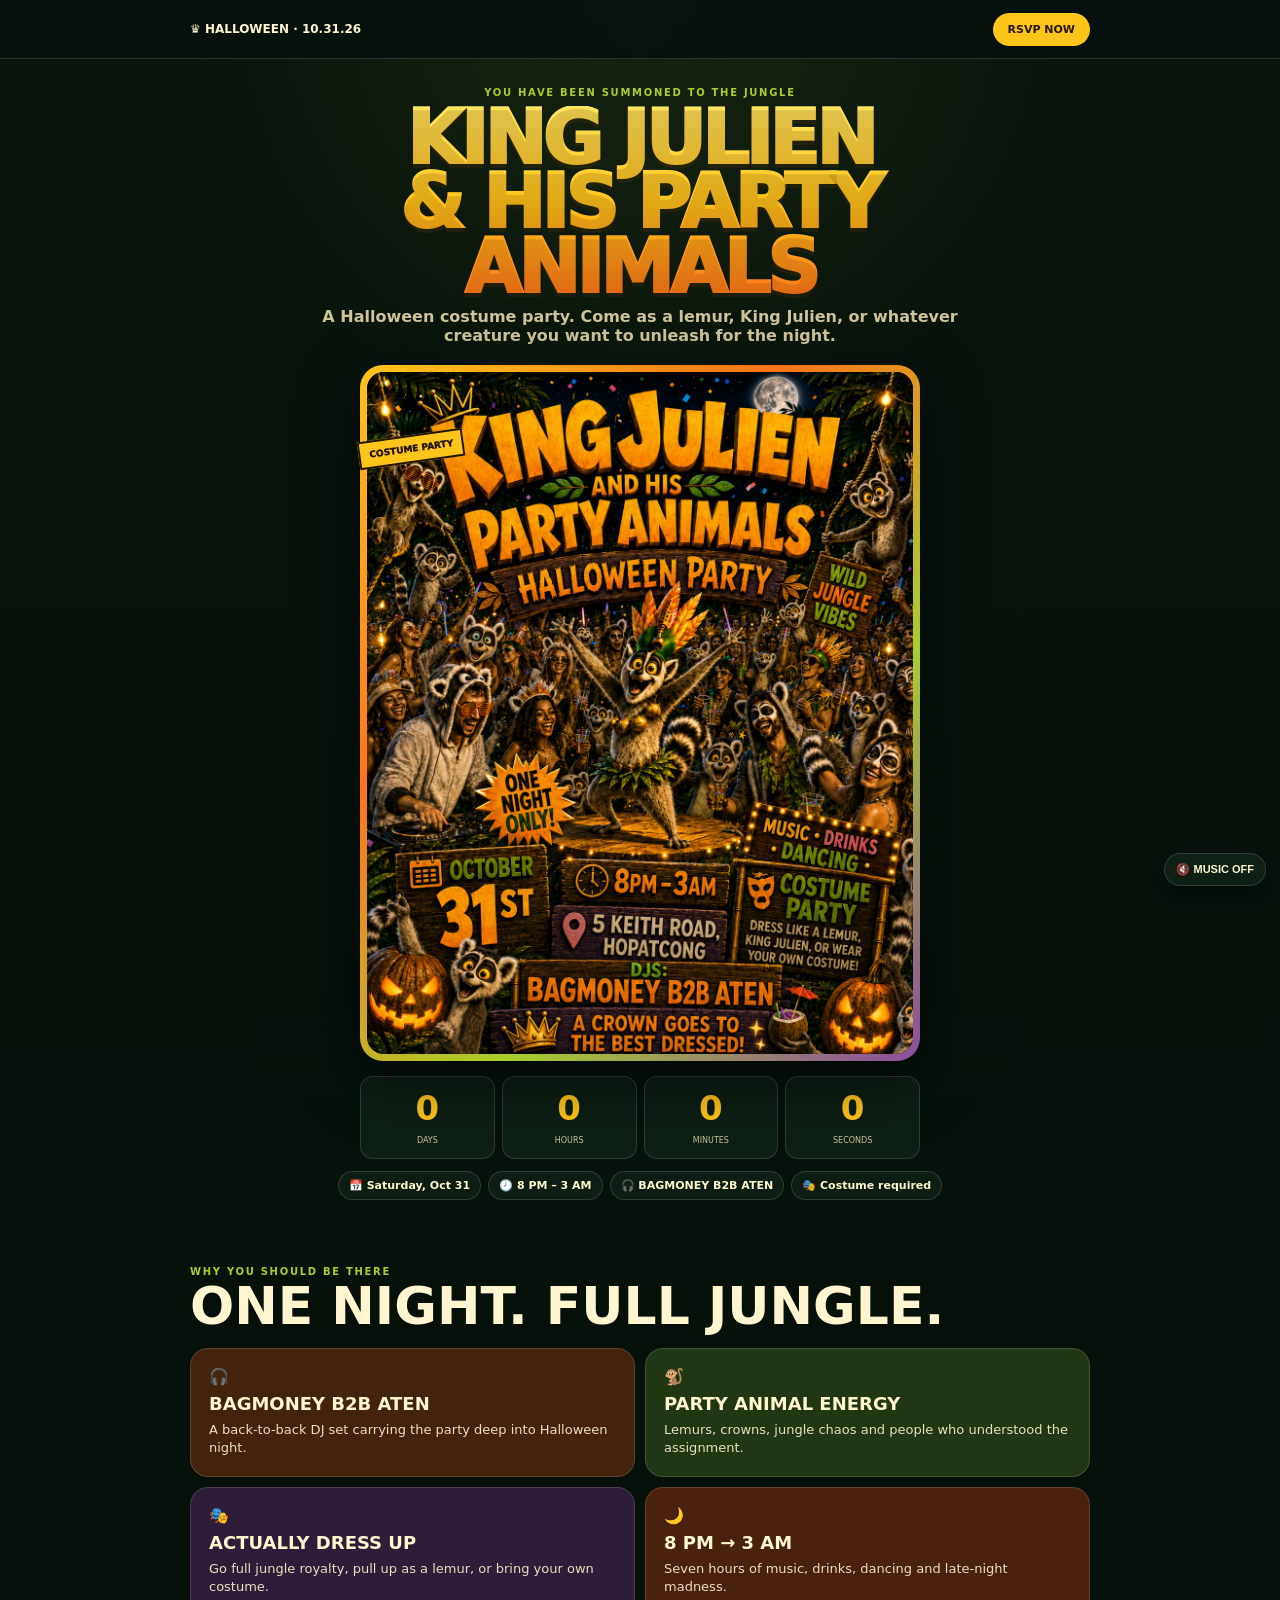
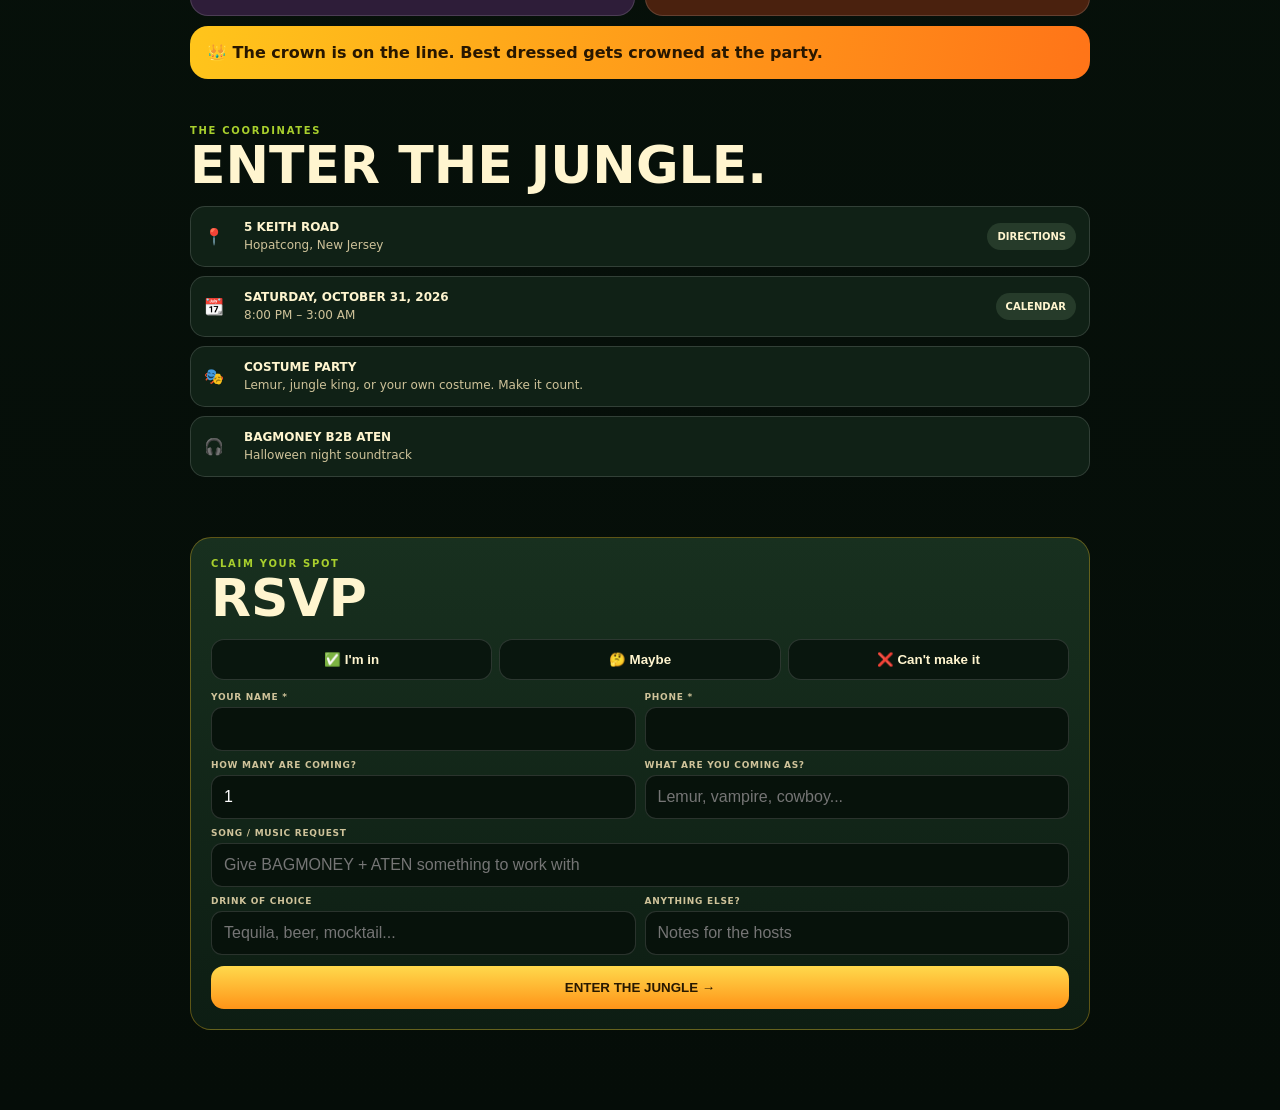
==== 2026/index.html @ 042b29e6 "Fix flyer modal close button and remove overlapping best-dressed tag" ====
<!doctype html><html lang="en"><head><meta charset="utf-8"><meta name="viewport" content="width=device-width,initial-scale=1,viewport-fit=cover"><meta name="theme-color" content="#08140c"><title>King Julien & His Party Animals — Halloween 2026</title><style>
:root{--bg:#07110c;--panel:#102116;--cream:#fff5cf;--muted:#cfc39a;--gold:#ffc51b;--orange:#ff7418;--lime:#a8cf2d;--line:#ffffff24}*{box-sizing:border-box}html{scroll-behavior:smooth}body{margin:0;background:radial-gradient(circle at 50% 0,#37441655,transparent 28rem),linear-gradient(#08140c,#050d08);color:var(--cream);font-family:Inter,system-ui,-apple-system,Segoe UI,sans-serif}.shell{width:min(900px,calc(100% - 24px));margin:auto}a{color:inherit;text-decoration:none}.top{position:sticky;top:0;z-index:20;background:#07110ddd;backdrop-filter:blur(14px);border-bottom:1px solid var(--line)}.top>div{height:58px;display:flex;align-items:center;justify-content:space-between}.brand,.btn,.submit{text-transform:uppercase;font-weight:900}.brand{font-size:12px}.btn{background:var(--gold);color:#271800;border-radius:999px;padding:10px 15px;font-size:11px}.hero{padding:28px 0 8px;text-align:center}.eyebrow,.kick{font-size:10px;letter-spacing:.17em;text-transform:uppercase;color:var(--lime);font-weight:900}.hero h1{margin:8px auto 8px;max-width:780px;font-size:clamp(39px,8vw,74px);line-height:.87;letter-spacing:-.05em;text-transform:uppercase;font-weight:1000;background:linear-gradient(#ffe65f,#ffc51b,#ff7418);-webkit-background-clip:text;color:transparent;text-shadow:0 4px #6b350033}.sub{max-width:650px;margin:0 auto 20px;color:var(--muted);font-weight:650}.flyerwrap{position:relative;width:min(560px,100%);margin:auto}.frame{padding:7px;background:linear-gradient(135deg,var(--gold),var(--orange),var(--lime),#8b4ca0);border-radius:23px;box-shadow:0 20px 60px #0008}.flyerbtn{display:block;width:100%;border:0;padding:0;background:#000;border-radius:17px;overflow:hidden;cursor:zoom-in}.flyer-img{display:block;width:100%;height:auto;max-width:100%;object-fit:contain;background:#000}.stamp{position:absolute;z-index:2;padding:7px 9px;background:var(--gold);color:#211400;border:2px solid #211400;font-size:9px;font-weight:1000;text-transform:uppercase}.s1{left:-2px;top:10%;transform:rotate(-8deg)}.s2{right:-2px;bottom:12%;transform:rotate(6deg);background:var(--lime)}.count{display:grid;grid-template-columns:repeat(4,1fr);gap:7px;width:min(560px,100%);margin:15px auto 0}.time{padding:11px 4px;background:#102116dd;border:1px solid var(--line);border-radius:13px}.time b{display:block;font-size:clamp(23px,5vw,34px);color:var(--gold)}.time small{font-size:8px;text-transform:uppercase;color:var(--muted)}.pills{display:flex;justify-content:center;gap:7px;flex-wrap:wrap;margin:12px auto}.pill{border:1px solid var(--line);background:#102116cc;padding:7px 10px;border-radius:999px;font-size:11px;font-weight:800}.section{padding:46px 0 0}.section h2{margin:5px 0 16px;font-size:clamp(30px,6vw,52px);line-height:.95;text-transform:uppercase}.cards{display:grid;grid-template-columns:repeat(2,1fr);gap:10px}.card{padding:18px;border:1px solid var(--line);border-radius:18px;background:#15261a}.card:nth-child(1){background:#44230e}.card:nth-child(2){background:#213713}.card:nth-child(3){background:#2e1d39}.card:nth-child(4){background:#4a210e}.card b{display:block;margin:7px 0;text-transform:uppercase;font-size:18px}.card p{margin:0;color:#eadfbe;font-size:13px;line-height:1.42}.crown{margin-top:10px;padding:17px;border-radius:18px;background:linear-gradient(100deg,var(--gold),var(--orange));color:#281700;font-weight:850}.info{display:grid;gap:9px}.row{display:grid;grid-template-columns:30px 1fr auto;gap:10px;align-items:center;padding:13px;border:1px solid var(--line);border-radius:15px;background:var(--panel)}.row b{display:block;text-transform:uppercase;font-size:12px}.row span{font-size:12px;color:var(--muted)}.mini{background:#263b2a;padding:8px 10px;border-radius:999px;font-size:10px;font-weight:900;text-transform:uppercase}.rsvp{margin:14px 0 80px;padding:20px;border:1px solid #ffc51b55;border-radius:21px;background:linear-gradient(#18301f,#0d1d13)}.choices{display:grid;grid-template-columns:repeat(3,1fr);gap:7px;margin:12px 0}.choice{border:1px solid var(--line);border-radius:13px;padding:12px;background:#09160e;color:var(--cream);font-weight:850;cursor:pointer}.choice[aria-pressed=true]{background:var(--gold);color:#251500}.fields{display:grid;grid-template-columns:1fr 1fr;gap:9px}.field{display:grid;gap:5px}.full{grid-column:1/-1}label{font-size:9px;letter-spacing:.08em;text-transform:uppercase;color:var(--muted);font-weight:900}input{width:100%;border:1px solid var(--line);border-radius:11px;background:#07120b;color:#fff;padding:12px;font-size:16px}.submit{width:100%;margin-top:11px;border:0;border-radius:13px;padding:14px;background:linear-gradient(#ffd94c,#ff9418);color:#271800;cursor:pointer}.msg{display:none;margin-top:10px;padding:11px;border-radius:11px;background:#a8cf2d22}.err{background:#ff741822}.modal{display:none;position:fixed;inset:0;z-index:50;background:#000e;padding:15px;place-items:center}.modal.open{display:grid}.modal img{max-width:min(100%,800px);max-height:calc(100vh - 30px);object-fit:contain}.close{position:absolute;right:16px;top:16px;z-index:70;width:46px;height:46px;border:0;border-radius:50%;font-size:24px;font-weight:900;cursor:pointer;pointer-events:auto;touch-action:manipulation}.sticky{display:none;position:fixed;z-index:18;left:12px;right:12px;bottom:12px;padding:13px;border-radius:14px;background:var(--gold);color:#241400;text-align:center;font-weight:1000;text-transform:uppercase}.music-toggle{position:fixed;z-index:19;right:14px;bottom:14px;border:1px solid var(--line);background:#102116e8;color:var(--cream);border-radius:999px;padding:9px 11px;font-size:11px;font-weight:900;cursor:pointer;box-shadow:0 8px 24px #0008}.music-toggle.playing{background:var(--gold);color:#271800}.music-toggle .label{margin-left:4px}@media(max-width:600px){.music-toggle{bottom:68px;right:12px}}@media(max-width:600px){.fields{grid-template-columns:1fr}.full{grid-column:auto}.cards{grid-template-columns:1fr 1fr}.row{grid-template-columns:28px 1fr}.mini{grid-column:2;justify-self:start}.sticky{display:block}}@media(max-width:420px){.cards,.choices{grid-template-columns:1fr}.hero h1{font-size:13vw}}
</style></head><body><audio id="bgMusic" src="./Ritmo%20Dengue%20Da%20Bunda%20Batendo%20%5BSped%20Up%5D.mp3?v=1" autoplay loop preload="auto" playsinline></audio><button class="music-toggle" id="musicToggle" type="button" aria-label="Toggle background music">🔊<span class="label">MUSIC</span></button><header class="top"><div class="shell"><a class="brand" href="#top">♛ Halloween · 10.31.26</a><a class="btn" href="#rsvp">RSVP now</a></div></header><main id="top"><section class="hero shell"><div class="eyebrow">You have been summoned to the jungle</div><h1>King Julien<br>& His Party Animals</h1><p class="sub">A Halloween costume party. Come as a lemur, King Julien, or whatever creature you want to unleash for the night.</p><div class="flyerwrap"><span class="stamp s1">Costume party</span><div class="frame"><button class="flyerbtn" id="openFlyer"><img class="flyer-img" src="./2182a21e-299c-4ed2-b8d8-8b8785e38207.png?v=6" alt="King Julien and His Party Animals Halloween party flyer" loading="eager" decoding="async" fetchpriority="high"></button></div></div><div class="count"><div class="time"><b id="days">--</b><small>Days</small></div><div class="time"><b id="hours">--</b><small>Hours</small></div><div class="time"><b id="mins">--</b><small>Minutes</small></div><div class="time"><b id="secs">--</b><small>Seconds</small></div></div><div class="pills"><span class="pill">📅 Saturday, Oct 31</span><span class="pill">🕗 8 PM – 3 AM</span><span class="pill">🎧 BAGMONEY B2B ATEN</span><span class="pill">🎭 Costume required</span></div></section><section class="section shell"><div class="kick">Why you should be there</div><h2>One night. Full jungle.</h2><div class="cards"><div class="card">🎧<b>BAGMONEY B2B ATEN</b><p>A back-to-back DJ set carrying the party deep into Halloween night.</p></div><div class="card">🐒<b>Party animal energy</b><p>Lemurs, crowns, jungle chaos and people who understood the assignment.</p></div><div class="card">🎭<b>Actually dress up</b><p>Go full jungle royalty, pull up as a lemur, or bring your own costume.</p></div><div class="card">🌙<b>8 PM → 3 AM</b><p>Seven hours of music, drinks, dancing and late-night madness.</p></div></div><div class="crown">👑 <strong>The crown is on the line.</strong> Best dressed gets crowned at the party.</div></section><section class="section shell"><div class="kick">The coordinates</div><h2>Enter the jungle.</h2><div class="info"><div class="row"><div>📍</div><div><b>5 Keith Road</b><span>Hopatcong, New Jersey</span></div><a class="mini" target="_blank" href="https://www.google.com/maps?q=5+Keith+Road,+Hopatcong,+NJ">Directions</a></div><div class="row"><div>📆</div><div><b>Saturday, October 31, 2026</b><span>8:00 PM – 3:00 AM</span></div><a class="mini" id="gcal" target="_blank">Calendar</a></div><div class="row"><div>🎭</div><div><b>Costume party</b><span>Lemur, jungle king, or your own costume. Make it count.</span></div></div><div class="row"><div>🎧</div><div><b>BAGMONEY B2B ATEN</b><span>Halloween night soundtrack</span></div></div></div></section><section class="section shell" id="rsvp"><div class="rsvp"><div class="kick">Claim your spot</div><h2>RSVP</h2><div class="choices"><button class="choice" type="button" data-v="Yes">✅ I'm in</button><button class="choice" type="button" data-v="Maybe">🤔 Maybe</button><button class="choice" type="button" data-v="No">❌ Can't make it</button></div><form id="form"><input type="hidden" name="rsvp" id="rv"><input type="hidden" name="notes" id="compiled"><div class="fields"><div class="field"><label>Your name *</label><input name="name" id="name" required></div><div class="field"><label>Phone *</label><input name="phone" id="phone" required></div><div class="field"><label>How many are coming?</label><input name="guests" id="guests" type="number" min="1" max="20" value="1"></div><div class="field"><label>What are you coming as?</label><input id="costume" placeholder="Lemur, vampire, cowboy..."></div><div class="field full"><label>Song / music request</label><input name="music" id="music" placeholder="Give BAGMONEY + ATEN something to work with"></div><div class="field"><label>Drink of choice</label><input id="drink" placeholder="Tequila, beer, mocktail..."></div><div class="field"><label>Anything else?</label><input id="extra" placeholder="Notes for the hosts"></div></div><button class="submit" id="submit" type="submit">Enter the jungle →</button><div class="msg" id="ok">You're officially a Party Animal. 🐒👑 See you in the jungle.</div><div class="msg err" id="err">Something went wrong. Try again.</div></form></div></section></main><a class="sticky" href="#rsvp">RSVP · Enter the jungle</a><div class="modal" id="modal"><button class="close" id="closeModal" type="button" aria-label="Close flyer">×</button><img class="flyer-img" src="./2182a21e-299c-4ed2-b8d8-8b8785e38207.png?v=6" alt="Halloween party flyer full size" decoding="async"></div><script>
const bgMusic=document.getElementById('bgMusic'),musicToggle=document.getElementById('musicToggle');
bgMusic.volume=.85;
let musicWanted=true;
function updateMusicUI(){const p=!bgMusic.paused;musicToggle.classList.toggle('playing',p);musicToggle.innerHTML=p?'🔊<span class="label">MUSIC ON</span>':'🔇<span class="label">MUSIC OFF</span>'}
async function tryPlay(){if(!musicWanted)return;try{await bgMusic.play();updateMusicUI()}catch(e){updateMusicUI()}}
tryPlay();window.addEventListener('load',tryPlay);document.addEventListener('visibilitychange',()=>{if(!document.hidden)tryPlay()});
function unlockMusic(){if(musicWanted&&bgMusic.paused)tryPlay()}
['pointerdown','touchstart','click','keydown'].forEach(ev=>document.addEventListener(ev,unlockMusic,{once:true,capture:true}));
musicToggle.addEventListener('click',e=>{e.preventDefault();e.stopPropagation();musicWanted=bgMusic.paused;if(musicWanted)tryPlay();else{bgMusic.pause();updateMusicUI()}});bgMusic.addEventListener('play',updateMusicUI);bgMusic.addEventListener('pause',updateMusicUI);updateMusicUI();
const START=new Date('2026-10-31T20:00:00-04:00');function tick(){let d=Math.max(0,START-new Date());days.textContent=Math.floor(d/864e5);hours.textContent=Math.floor(d%864e5/36e5);mins.textContent=Math.floor(d%36e5/6e4);secs.textContent=Math.floor(d%6e4/1e3)}tick();setInterval(tick,1000);gcal.href='https://calendar.google.com/calendar/render?action=TEMPLATE&text='+encodeURIComponent('King Julien & His Party Animals — Halloween Party')+'&dates=20261031T200000/20261101T030000&ctz=America%2FNew_York&location='+encodeURIComponent('5 Keith Road, Hopatcong, NJ');const openFlyerBtn=document.getElementById('openFlyer'),modalEl=document.getElementById('modal'),closeModalBtn=document.getElementById('closeModal');function openFlyerModal(){modalEl.classList.add('open');document.body.style.overflow='hidden'}function closeFlyerModal(){modalEl.classList.remove('open');document.body.style.overflow=''}openFlyerBtn.addEventListener('click',openFlyerModal);closeModalBtn.addEventListener('click',e=>{e.preventDefault();e.stopPropagation();closeFlyerModal()});modalEl.addEventListener('click',e=>{if(e.target===modalEl)closeFlyerModal()});document.addEventListener('keydown',e=>{if(e.key==='Escape'&&modalEl.classList.contains('open'))closeFlyerModal()});document.querySelectorAll('.choice').forEach(b=>b.onclick=()=>{document.querySelectorAll('.choice').forEach(x=>x.setAttribute('aria-pressed','false'));b.setAttribute('aria-pressed','true');rv.value=b.dataset.v});const ENDPOINT='https://script.google.com/macros/s/AKfycbxm5IR4VIIriwVCZDBA2eSJKQUjNj18ipJdHwtVFeFEuOeOFM0Dkskk2XRbNkeEX3Y66Q/exec';form.onsubmit=async e=>{e.preventDefault();ok.style.display=err.style.display='none';if(!rv.value)rv.value='Maybe';if(!name.value.trim()||!phone.value.trim()){err.textContent='Add your name and phone.';err.style.display='block';return}compiled.value=`Event: King Julien Halloween 2026 | Costume: ${costume.value} | Drink: ${drink.value} | Notes: ${extra.value}`;submit.disabled=true;submit.textContent='Submitting…';try{let fd=new FormData(form),r=await fetch(ENDPOINT,{method:'POST',body:fd});if(!r.ok)throw Error(r.status);form.reset();rv.value='';document.querySelectorAll('.choice').forEach(x=>x.setAttribute('aria-pressed','false'));ok.style.display='block';submit.textContent='RSVP’d! 🎉'}catch(x){console.error(x);err.style.display='block';submit.textContent='Try again'}finally{setTimeout(()=>{submit.disabled=false;if(submit.textContent!=='Try again')submit.textContent='Enter the jungle →'},1800)}};
</script></body></html>
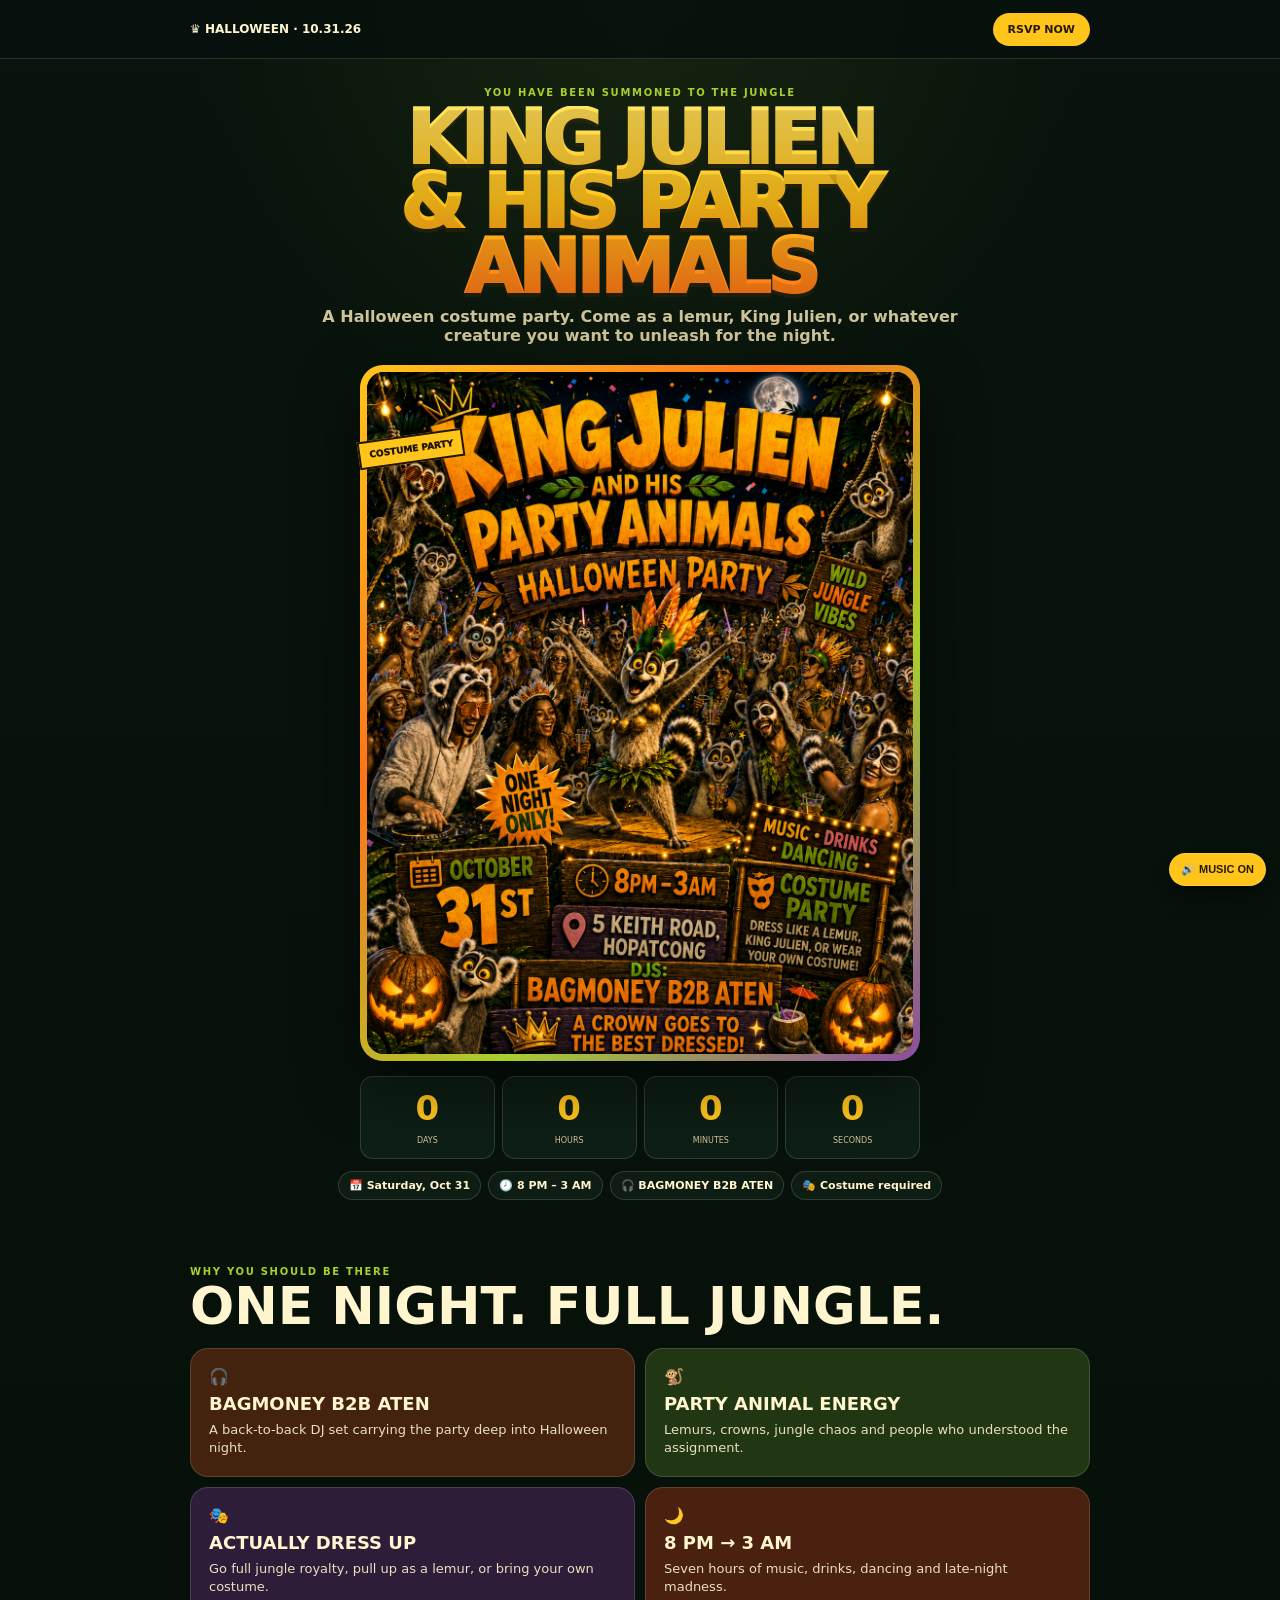
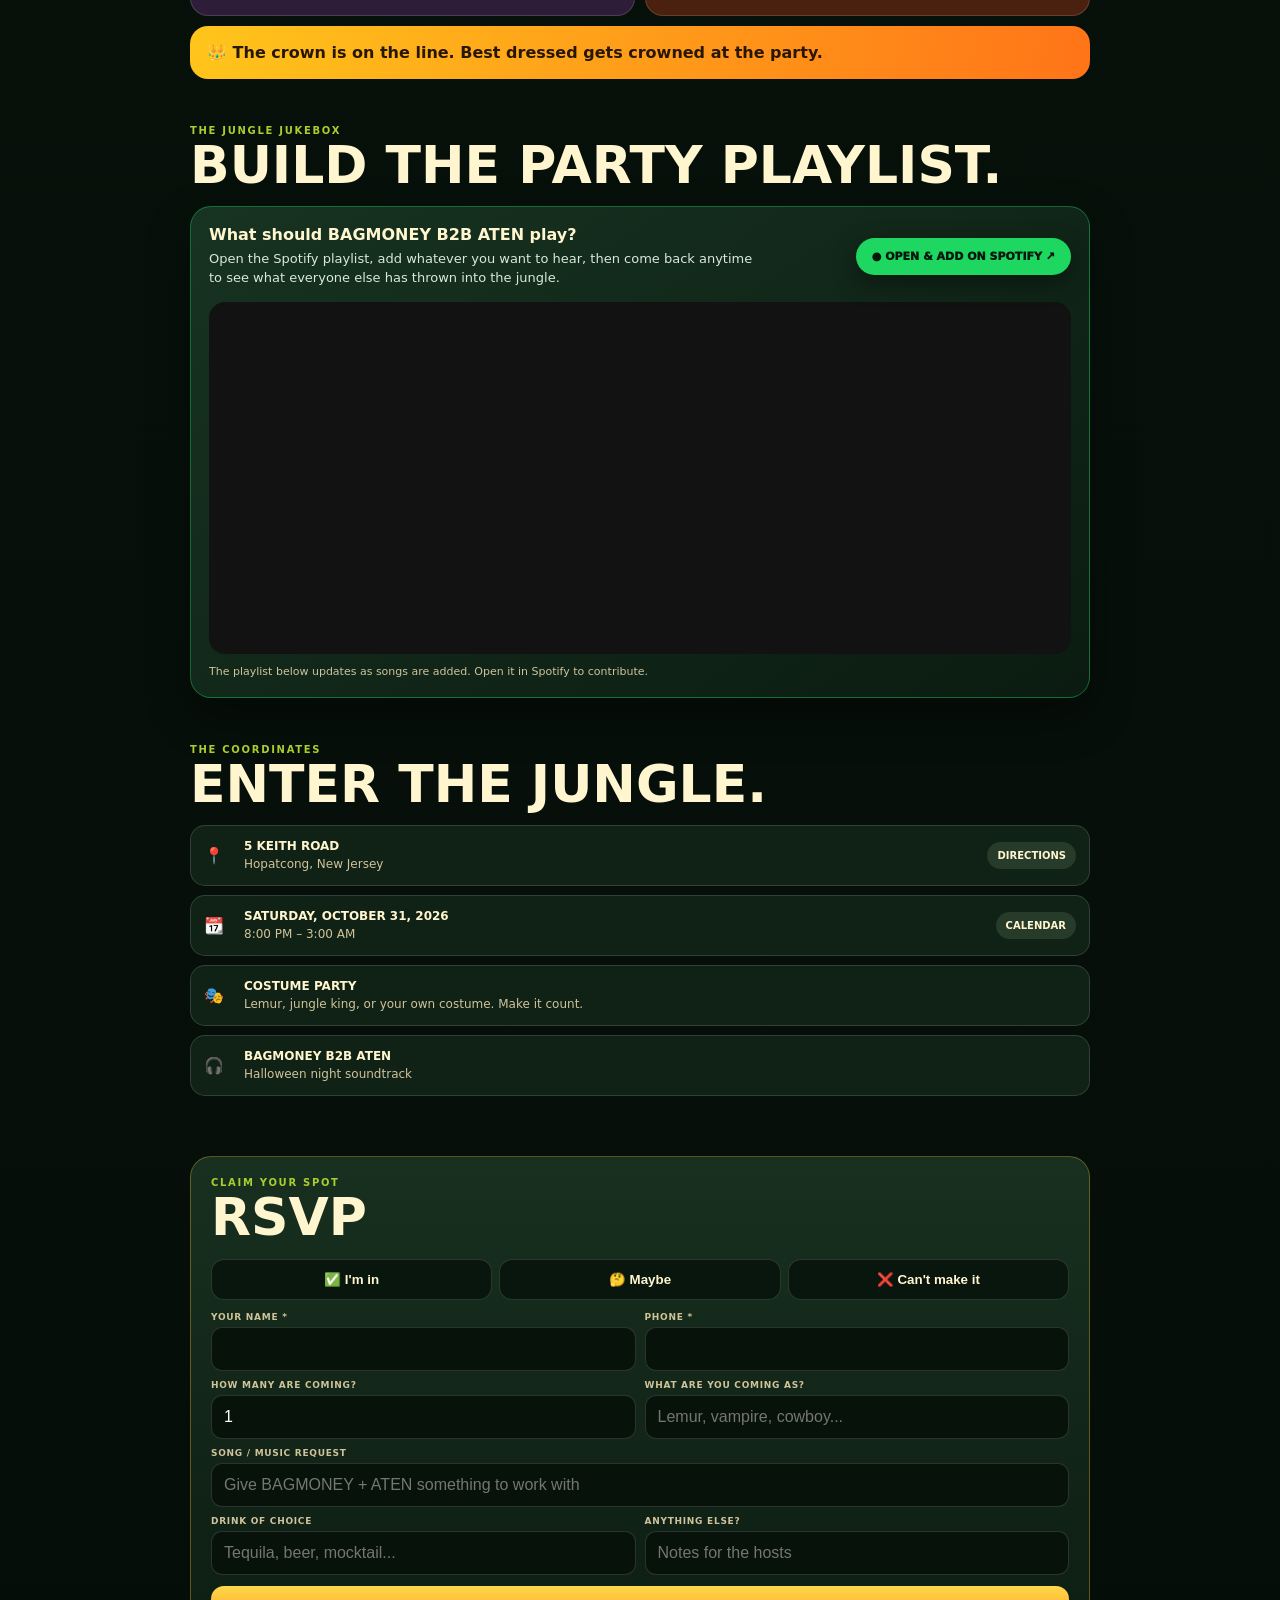
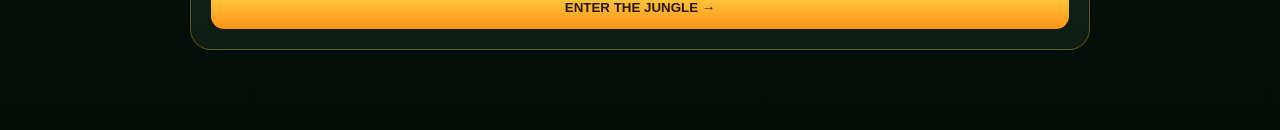
==== commit 207bc282: "Add Spotify party playlist section" ====
--- a/2026/index.html
+++ b/2026/index.html
@@ -1,14 +1,17 @@
 <!doctype html><html lang="en"><head><meta charset="utf-8"><meta name="viewport" content="width=device-width,initial-scale=1,viewport-fit=cover"><meta name="theme-color" content="#08140c"><title>King Julien & His Party Animals — Halloween 2026</title><style>
-:root{--bg:#07110c;--panel:#102116;--cream:#fff5cf;--muted:#cfc39a;--gold:#ffc51b;--orange:#ff7418;--lime:#a8cf2d;--line:#ffffff24}*{box-sizing:border-box}html{scroll-behavior:smooth}body{margin:0;background:radial-gradient(circle at 50% 0,#37441655,transparent 28rem),linear-gradient(#08140c,#050d08);color:var(--cream);font-family:Inter,system-ui,-apple-system,Segoe UI,sans-serif}.shell{width:min(900px,calc(100% - 24px));margin:auto}a{color:inherit;text-decoration:none}.top{position:sticky;top:0;z-index:20;background:#07110ddd;backdrop-filter:blur(14px);border-bottom:1px solid var(--line)}.top>div{height:58px;display:flex;align-items:center;justify-content:space-between}.brand,.btn,.submit{text-transform:uppercase;font-weight:900}.brand{font-size:12px}.btn{background:var(--gold);color:#271800;border-radius:999px;padding:10px 15px;font-size:11px}.hero{padding:28px 0 8px;text-align:center}.eyebrow,.kick{font-size:10px;letter-spacing:.17em;text-transform:uppercase;color:var(--lime);font-weight:900}.hero h1{margin:8px auto 8px;max-width:780px;font-size:clamp(39px,8vw,74px);line-height:.87;letter-spacing:-.05em;text-transform:uppercase;font-weight:1000;background:linear-gradient(#ffe65f,#ffc51b,#ff7418);-webkit-background-clip:text;color:transparent;text-shadow:0 4px #6b350033}.sub{max-width:650px;margin:0 auto 20px;color:var(--muted);font-weight:650}.flyerwrap{position:relative;width:min(560px,100%);margin:auto}.frame{padding:7px;background:linear-gradient(135deg,var(--gold),var(--orange),var(--lime),#8b4ca0);border-radius:23px;box-shadow:0 20px 60px #0008}.flyerbtn{display:block;width:100%;border:0;padding:0;background:#000;border-radius:17px;overflow:hidden;cursor:zoom-in}.flyer-img{display:block;width:100%;height:auto;max-width:100%;object-fit:contain;background:#000}.stamp{position:absolute;z-index:2;padding:7px 9px;background:var(--gold);color:#211400;border:2px solid #211400;font-size:9px;font-weight:1000;text-transform:uppercase}.s1{left:-2px;top:10%;transform:rotate(-8deg)}.s2{right:-2px;bottom:12%;transform:rotate(6deg);background:var(--lime)}.count{display:grid;grid-template-columns:repeat(4,1fr);gap:7px;width:min(560px,100%);margin:15px auto 0}.time{padding:11px 4px;background:#102116dd;border:1px solid var(--line);border-radius:13px}.time b{display:block;font-size:clamp(23px,5vw,34px);color:var(--gold)}.time small{font-size:8px;text-transform:uppercase;color:var(--muted)}.pills{display:flex;justify-content:center;gap:7px;flex-wrap:wrap;margin:12px auto}.pill{border:1px solid var(--line);background:#102116cc;padding:7px 10px;border-radius:999px;font-size:11px;font-weight:800}.section{padding:46px 0 0}.section h2{margin:5px 0 16px;font-size:clamp(30px,6vw,52px);line-height:.95;text-transform:uppercase}.cards{display:grid;grid-template-columns:repeat(2,1fr);gap:10px}.card{padding:18px;border:1px solid var(--line);border-radius:18px;background:#15261a}.card:nth-child(1){background:#44230e}.card:nth-child(2){background:#213713}.card:nth-child(3){background:#2e1d39}.card:nth-child(4){background:#4a210e}.card b{display:block;margin:7px 0;text-transform:uppercase;font-size:18px}.card p{margin:0;color:#eadfbe;font-size:13px;line-height:1.42}.crown{margin-top:10px;padding:17px;border-radius:18px;background:linear-gradient(100deg,var(--gold),var(--orange));color:#281700;font-weight:850}.info{display:grid;gap:9px}.row{display:grid;grid-template-columns:30px 1fr auto;gap:10px;align-items:center;padding:13px;border:1px solid var(--line);border-radius:15px;background:var(--panel)}.row b{display:block;text-transform:uppercase;font-size:12px}.row span{font-size:12px;color:var(--muted)}.mini{background:#263b2a;padding:8px 10px;border-radius:999px;font-size:10px;font-weight:900;text-transform:uppercase}.rsvp{margin:14px 0 80px;padding:20px;border:1px solid #ffc51b55;border-radius:21px;background:linear-gradient(#18301f,#0d1d13)}.choices{display:grid;grid-template-columns:repeat(3,1fr);gap:7px;margin:12px 0}.choice{border:1px solid var(--line);border-radius:13px;padding:12px;background:#09160e;color:var(--cream);font-weight:850;cursor:pointer}.choice[aria-pressed=true]{background:var(--gold);color:#251500}.fields{display:grid;grid-template-columns:1fr 1fr;gap:9px}.field{display:grid;gap:5px}.full{grid-column:1/-1}label{font-size:9px;letter-spacing:.08em;text-transform:uppercase;color:var(--muted);font-weight:900}input{width:100%;border:1px solid var(--line);border-radius:11px;background:#07120b;color:#fff;padding:12px;font-size:16px}.submit{width:100%;margin-top:11px;border:0;border-radius:13px;padding:14px;background:linear-gradient(#ffd94c,#ff9418);color:#271800;cursor:pointer}.msg{display:none;margin-top:10px;padding:11px;border-radius:11px;background:#a8cf2d22}.err{background:#ff741822}.modal{display:none;position:fixed;inset:0;z-index:50;background:#000e;padding:15px;place-items:center}.modal.open{display:grid}.modal img{max-width:min(100%,800px);max-height:calc(100vh - 30px);object-fit:contain}.close{position:absolute;right:16px;top:16px;z-index:70;width:46px;height:46px;border:0;border-radius:50%;font-size:24px;font-weight:900;cursor:pointer;pointer-events:auto;touch-action:manipulation}.sticky{display:none;position:fixed;z-index:18;left:12px;right:12px;bottom:12px;padding:13px;border-radius:14px;background:var(--gold);color:#241400;text-align:center;font-weight:1000;text-transform:uppercase}.music-toggle{position:fixed;z-index:19;right:14px;bottom:14px;border:1px solid var(--line);background:#102116e8;color:var(--cream);border-radius:999px;padding:9px 11px;font-size:11px;font-weight:900;cursor:pointer;box-shadow:0 8px 24px #0008}.music-toggle.playing{background:var(--gold);color:#271800}.music-toggle .label{margin-left:4px}@media(max-width:600px){.music-toggle{bottom:68px;right:12px}}@media(max-width:600px){.fields{grid-template-columns:1fr}.full{grid-column:auto}.cards{grid-template-columns:1fr 1fr}.row{grid-template-columns:28px 1fr}.mini{grid-column:2;justify-self:start}.sticky{display:block}}@media(max-width:420px){.cards,.choices{grid-template-columns:1fr}.hero h1{font-size:13vw}}
-</style></head><body><audio id="bgMusic" src="./Ritmo%20Dengue%20Da%20Bunda%20Batendo%20%5BSped%20Up%5D.mp3?v=1" autoplay loop preload="auto" playsinline></audio><button class="music-toggle" id="musicToggle" type="button" aria-label="Toggle background music">🔊<span class="label">MUSIC</span></button><header class="top"><div class="shell"><a class="brand" href="#top">♛ Halloween · 10.31.26</a><a class="btn" href="#rsvp">RSVP now</a></div></header><main id="top"><section class="hero shell"><div class="eyebrow">You have been summoned to the jungle</div><h1>King Julien<br>& His Party Animals</h1><p class="sub">A Halloween costume party. Come as a lemur, King Julien, or whatever creature you want to unleash for the night.</p><div class="flyerwrap"><span class="stamp s1">Costume party</span><div class="frame"><button class="flyerbtn" id="openFlyer"><img class="flyer-img" src="./2182a21e-299c-4ed2-b8d8-8b8785e38207.png?v=6" alt="King Julien and His Party Animals Halloween party flyer" loading="eager" decoding="async" fetchpriority="high"></button></div></div><div class="count"><div class="time"><b id="days">--</b><small>Days</small></div><div class="time"><b id="hours">--</b><small>Hours</small></div><div class="time"><b id="mins">--</b><small>Minutes</small></div><div class="time"><b id="secs">--</b><small>Seconds</small></div></div><div class="pills"><span class="pill">📅 Saturday, Oct 31</span><span class="pill">🕗 8 PM – 3 AM</span><span class="pill">🎧 BAGMONEY B2B ATEN</span><span class="pill">🎭 Costume required</span></div></section><section class="section shell"><div class="kick">Why you should be there</div><h2>One night. Full jungle.</h2><div class="cards"><div class="card">🎧<b>BAGMONEY B2B ATEN</b><p>A back-to-back DJ set carrying the party deep into Halloween night.</p></div><div class="card">🐒<b>Party animal energy</b><p>Lemurs, crowns, jungle chaos and people who understood the assignment.</p></div><div class="card">🎭<b>Actually dress up</b><p>Go full jungle royalty, pull up as a lemur, or bring your own costume.</p></div><div class="card">🌙<b>8 PM → 3 AM</b><p>Seven hours of music, drinks, dancing and late-night madness.</p></div></div><div class="crown">👑 <strong>The crown is on the line.</strong> Best dressed gets crowned at the party.</div></section><section class="section shell"><div class="kick">The coordinates</div><h2>Enter the jungle.</h2><div class="info"><div class="row"><div>📍</div><div><b>5 Keith Road</b><span>Hopatcong, New Jersey</span></div><a class="mini" target="_blank" href="https://www.google.com/maps?q=5+Keith+Road,+Hopatcong,+NJ">Directions</a></div><div class="row"><div>📆</div><div><b>Saturday, October 31, 2026</b><span>8:00 PM – 3:00 AM</span></div><a class="mini" id="gcal" target="_blank">Calendar</a></div><div class="row"><div>🎭</div><div><b>Costume party</b><span>Lemur, jungle king, or your own costume. Make it count.</span></div></div><div class="row"><div>🎧</div><div><b>BAGMONEY B2B ATEN</b><span>Halloween night soundtrack</span></div></div></div></section><section class="section shell" id="rsvp"><div class="rsvp"><div class="kick">Claim your spot</div><h2>RSVP</h2><div class="choices"><button class="choice" type="button" data-v="Yes">✅ I'm in</button><button class="choice" type="button" data-v="Maybe">🤔 Maybe</button><button class="choice" type="button" data-v="No">❌ Can't make it</button></div><form id="form"><input type="hidden" name="rsvp" id="rv"><input type="hidden" name="notes" id="compiled"><div class="fields"><div class="field"><label>Your name *</label><input name="name" id="name" required></div><div class="field"><label>Phone *</label><input name="phone" id="phone" required></div><div class="field"><label>How many are coming?</label><input name="guests" id="guests" type="number" min="1" max="20" value="1"></div><div class="field"><label>What are you coming as?</label><input id="costume" placeholder="Lemur, vampire, cowboy..."></div><div class="field full"><label>Song / music request</label><input name="music" id="music" placeholder="Give BAGMONEY + ATEN something to work with"></div><div class="field"><label>Drink of choice</label><input id="drink" placeholder="Tequila, beer, mocktail..."></div><div class="field"><label>Anything else?</label><input id="extra" placeholder="Notes for the hosts"></div></div><button class="submit" id="submit" type="submit">Enter the jungle →</button><div class="msg" id="ok">You're officially a Party Animal. 🐒👑 See you in the jungle.</div><div class="msg err" id="err">Something went wrong. Try again.</div></form></div></section></main><a class="sticky" href="#rsvp">RSVP · Enter the jungle</a><div class="modal" id="modal"><button class="close" id="closeModal" type="button" aria-label="Close flyer">×</button><img class="flyer-img" src="./2182a21e-299c-4ed2-b8d8-8b8785e38207.png?v=6" alt="Halloween party flyer full size" decoding="async"></div><script>
+:root{--bg:#07110c;--panel:#102116;--cream:#fff5cf;--muted:#cfc39a;--gold:#ffc51b;--orange:#ff7418;--lime:#a8cf2d;--line:#ffffff24}*{box-sizing:border-box}html{scroll-behavior:smooth}body{margin:0;background:radial-gradient(circle at 50% 0,#37441655,transparent 28rem),linear-gradient(#08140c,#050d08);color:var(--cream);font-family:Inter,system-ui,-apple-system,Segoe UI,sans-serif}.shell{width:min(900px,calc(100% - 24px));margin:auto}a{color:inherit;text-decoration:none}.top{position:sticky;top:0;z-index:20;background:#07110ddd;backdrop-filter:blur(14px);border-bottom:1px solid var(--line)}.top>div{height:58px;display:flex;align-items:center;justify-content:space-between}.brand,.btn,.submit{text-transform:uppercase;font-weight:900}.brand{font-size:12px}.btn{background:var(--gold);color:#271800;border-radius:999px;padding:10px 15px;font-size:11px}.hero{padding:28px 0 8px;text-align:center}.eyebrow,.kick{font-size:10px;letter-spacing:.17em;text-transform:uppercase;color:var(--lime);font-weight:900}.hero h1{margin:8px auto 8px;max-width:780px;font-size:clamp(39px,8vw,74px);line-height:.87;letter-spacing:-.05em;text-transform:uppercase;font-weight:1000;background:linear-gradient(#ffe65f,#ffc51b,#ff7418);-webkit-background-clip:text;color:transparent;text-shadow:0 4px #6b350033}.sub{max-width:650px;margin:0 auto 20px;color:var(--muted);font-weight:650}.flyerwrap{position:relative;width:min(560px,100%);margin:auto}.frame{padding:7px;background:linear-gradient(135deg,var(--gold),var(--orange),var(--lime),#8b4ca0);border-radius:23px;box-shadow:0 20px 60px #0008}.flyerbtn{display:block;width:100%;border:0;padding:0;background:#000;border-radius:17px;overflow:hidden;cursor:zoom-in}.flyer-img{display:block;width:100%;height:auto;max-width:100%;object-fit:contain;background:#000}.stamp{position:absolute;z-index:2;padding:7px 9px;background:var(--gold);color:#211400;border:2px solid #211400;font-size:9px;font-weight:1000;text-transform:uppercase}.s1{left:-2px;top:10%;transform:rotate(-8deg)}.s2{right:-2px;bottom:12%;transform:rotate(6deg);background:var(--lime)}.count{display:grid;grid-template-columns:repeat(4,1fr);gap:7px;width:min(560px,100%);margin:15px auto 0}.time{padding:11px 4px;background:#102116dd;border:1px solid var(--line);border-radius:13px}.time b{display:block;font-size:clamp(23px,5vw,34px);color:var(--gold)}.time small{font-size:8px;text-transform:uppercase;color:var(--muted)}.pills{display:flex;justify-content:center;gap:7px;flex-wrap:wrap;margin:12px auto}.pill{border:1px solid var(--line);background:#102116cc;padding:7px 10px;border-radius:999px;font-size:11px;font-weight:800}.section{padding:46px 0 0}.section h2{margin:5px 0 16px;font-size:clamp(30px,6vw,52px);line-height:.95;text-transform:uppercase}.cards{display:grid;grid-template-columns:repeat(2,1fr);gap:10px}.card{padding:18px;border:1px solid var(--line);border-radius:18px;background:#15261a}.card:nth-child(1){background:#44230e}.card:nth-child(2){background:#213713}.card:nth-child(3){background:#2e1d39}.card:nth-child(4){background:#4a210e}.card b{display:block;margin:7px 0;text-transform:uppercase;font-size:18px}.card p{margin:0;color:#eadfbe;font-size:13px;line-height:1.42}.crown{margin-top:10px;padding:17px;border-radius:18px;background:linear-gradient(100deg,var(--gold),var(--orange));color:#281700;font-weight:850}.info{display:grid;gap:9px}.row{display:grid;grid-template-columns:30px 1fr auto;gap:10px;align-items:center;padding:13px;border:1px solid var(--line);border-radius:15px;background:var(--panel)}.row b{display:block;text-transform:uppercase;font-size:12px}.row span{font-size:12px;color:var(--muted)}.mini{background:#263b2a;padding:8px 10px;border-radius:999px;font-size:10px;font-weight:900;text-transform:uppercase}.rsvp{margin:14px 0 80px;padding:20px;border:1px solid #ffc51b55;border-radius:21px;background:linear-gradient(#18301f,#0d1d13)}.choices{display:grid;grid-template-columns:repeat(3,1fr);gap:7px;margin:12px 0}.choice{border:1px solid var(--line);border-radius:13px;padding:12px;background:#09160e;color:var(--cream);font-weight:850;cursor:pointer}.choice[aria-pressed=true]{background:var(--gold);color:#251500}.fields{display:grid;grid-template-columns:1fr 1fr;gap:9px}.field{display:grid;gap:5px}.full{grid-column:1/-1}label{font-size:9px;letter-spacing:.08em;text-transform:uppercase;color:var(--muted);font-weight:900}input{width:100%;border:1px solid var(--line);border-radius:11px;background:#07120b;color:#fff;padding:12px;font-size:16px}.submit{width:100%;margin-top:11px;border:0;border-radius:13px;padding:14px;background:linear-gradient(#ffd94c,#ff9418);color:#271800;cursor:pointer}.msg{display:none;margin-top:10px;padding:11px;border-radius:11px;background:#a8cf2d22}.err{background:#ff741822}.modal{display:none;position:fixed;inset:0;z-index:50;background:#000e;padding:15px;place-items:center}.modal.open{display:grid}.modal img{max-width:min(100%,800px);max-height:calc(100vh - 30px);object-fit:contain}.close{position:absolute;right:16px;top:16px;z-index:70;width:46px;height:46px;border:0;border-radius:50%;font-size:24px;font-weight:900;cursor:pointer;pointer-events:auto;touch-action:manipulation}.sticky{display:none;position:fixed;z-index:18;left:12px;right:12px;bottom:12px;padding:13px;border-radius:14px;background:var(--gold);color:#241400;text-align:center;font-weight:1000;text-transform:uppercase}.music-toggle{position:fixed;z-index:19;right:14px;bottom:14px;border:1px solid var(--line);background:#102116e8;color:var(--cream);border-radius:999px;padding:9px 11px;font-size:11px;font-weight:900;cursor:pointer;box-shadow:0 8px 24px #0008}.music-toggle.playing{background:var(--gold);color:#271800}.music-toggle .label{margin-left:4px}.playlist-box{padding:18px;border:1px solid #1ed76066;border-radius:21px;background:linear-gradient(145deg,#173321,#0b1b11);box-shadow:0 18px 45px #0005}.playlist-head{display:flex;gap:14px;align-items:center;justify-content:space-between;flex-wrap:wrap;margin-bottom:14px}.playlist-copy{max-width:560px}.playlist-copy p{margin:6px 0 0;color:#d9e9d9;font-size:13px;line-height:1.45}.spotify-btn{display:inline-flex;align-items:center;justify-content:center;gap:8px;background:#1ed760;color:#06170c;border-radius:999px;padding:12px 16px;font-size:11px;font-weight:1000;text-transform:uppercase;box-shadow:0 8px 24px #0006}.spotify-btn:hover{transform:translateY(-1px)}.playlist-embed{overflow:hidden;border-radius:16px;background:#121212}.playlist-embed iframe{display:block;width:100%;height:352px;border:0}.playlist-note{margin-top:10px;color:var(--muted);font-size:11px;line-height:1.4}@media(max-width:600px){.playlist-head{align-items:stretch}.spotify-btn{width:100%}.playlist-embed iframe{height:420px}}@media(max-width:600px){.music-toggle{bottom:68px;right:12px}}@media(max-width:600px){.fields{grid-template-columns:1fr}.full{grid-column:auto}.cards{grid-template-columns:1fr 1fr}.row{grid-template-columns:28px 1fr}.mini{grid-column:2;justify-self:start}.sticky{display:block}}@media(max-width:420px){.cards,.choices{grid-template-columns:1fr}.hero h1{font-size:13vw}}
+</style></head><body><audio id="bgMusic" src="./Ritmo%20Dengue%20Da%20Bunda%20Batendo%20%5BSped%20Up%5D.mp3?v=1" autoplay loop preload="auto" playsinline></audio><button class="music-toggle" id="musicToggle" type="button" aria-label="Toggle background music">🔊<span class="label">MUSIC</span></button><header class="top"><div class="shell"><a class="brand" href="#top">♛ Halloween · 10.31.26</a><a class="btn" href="#rsvp">RSVP now</a></div></header><main id="top"><section class="hero shell"><div class="eyebrow">You have been summoned to the jungle</div><h1>King Julien<br>& His Party Animals</h1><p class="sub">A Halloween costume party. Come as a lemur, King Julien, or whatever creature you want to unleash for the night.</p><div class="flyerwrap"><span class="stamp s1">Costume party</span><div class="frame"><button class="flyerbtn" id="openFlyer"><img class="flyer-img" src="./2182a21e-299c-4ed2-b8d8-8b8785e38207.png?v=6" alt="King Julien and His Party Animals Halloween party flyer" loading="eager" decoding="async" fetchpriority="high"></button></div></div><div class="count"><div class="time"><b id="days">--</b><small>Days</small></div><div class="time"><b id="hours">--</b><small>Hours</small></div><div class="time"><b id="mins">--</b><small>Minutes</small></div><div class="time"><b id="secs">--</b><small>Seconds</small></div></div><div class="pills"><span class="pill">📅 Saturday, Oct 31</span><span class="pill">🕗 8 PM – 3 AM</span><span class="pill">🎧 BAGMONEY B2B ATEN</span><span class="pill">🎭 Costume required</span></div></section><section class="section shell"><div class="kick">Why you should be there</div><h2>One night. Full jungle.</h2><div class="cards"><div class="card">🎧<b>BAGMONEY B2B ATEN</b><p>A back-to-back DJ set carrying the party deep into Halloween night.</p></div><div class="card">🐒<b>Party animal energy</b><p>Lemurs, crowns, jungle chaos and people who understood the assignment.</p></div><div class="card">🎭<b>Actually dress up</b><p>Go full jungle royalty, pull up as a lemur, or bring your own costume.</p></div><div class="card">🌙<b>8 PM → 3 AM</b><p>Seven hours of music, drinks, dancing and late-night madness.</p></div></div><div class="crown">👑 <strong>The crown is on the line.</strong> Best dressed gets crowned at the party.</div></section><section class="section shell" id="playlist"><div class="kick">The jungle jukebox</div><h2>Build the party playlist.</h2><div class="playlist-box"><div class="playlist-head"><div class="playlist-copy"><strong>What should BAGMONEY B2B ATEN play?</strong><p>Open the Spotify playlist, add whatever you want to hear, then come back anytime to see what everyone else has thrown into the jungle.</p></div><a class="spotify-btn" target="_blank" rel="noopener" href="https://open.spotify.com/playlist/34toxUv09WTfb8yAPMzCrL?si=b4e4798f2b1e4cc1">● Open &amp; add on Spotify ↗</a></div><div class="playlist-embed"><iframe title="King Julien Halloween Spotify playlist" src="https://open.spotify.com/embed/playlist/34toxUv09WTfb8yAPMzCrL?utm_source=generator&amp;theme=0" allow="autoplay; clipboard-write; encrypted-media; fullscreen; picture-in-picture" loading="lazy"></iframe></div><div class="playlist-note">The playlist below updates as songs are added. Open it in Spotify to contribute.</div></div></section><section class="section shell"><div class="kick">The coordinates</div><h2>Enter the jungle.</h2><div class="info"><div class="row"><div>📍</div><div><b>5 Keith Road</b><span>Hopatcong, New Jersey</span></div><a class="mini" target="_blank" href="https://www.google.com/maps?q=5+Keith+Road,+Hopatcong,+NJ">Directions</a></div><div class="row"><div>📆</div><div><b>Saturday, October 31, 2026</b><span>8:00 PM – 3:00 AM</span></div><a class="mini" id="gcal" target="_blank">Calendar</a></div><div class="row"><div>🎭</div><div><b>Costume party</b><span>Lemur, jungle king, or your own costume. Make it count.</span></div></div><div class="row"><div>🎧</div><div><b>BAGMONEY B2B ATEN</b><span>Halloween night soundtrack</span></div></div></div></section><section class="section shell" id="rsvp"><div class="rsvp"><div class="kick">Claim your spot</div><h2>RSVP</h2><div class="choices"><button class="choice" type="button" data-v="Yes">✅ I'm in</button><button class="choice" type="button" data-v="Maybe">🤔 Maybe</button><button class="choice" type="button" data-v="No">❌ Can't make it</button></div><form id="form"><input type="hidden" name="rsvp" id="rv"><input type="hidden" name="notes" id="compiled"><div class="fields"><div class="field"><label>Your name *</label><input name="name" id="name" required></div><div class="field"><label>Phone *</label><input name="phone" id="phone" required></div><div class="field"><label>How many are coming?</label><input name="guests" id="guests" type="number" min="1" max="20" value="1"></div><div class="field"><label>What are you coming as?</label><input id="costume" placeholder="Lemur, vampire, cowboy..."></div><div class="field full"><label>Song / music request</label><input name="music" id="music" placeholder="Give BAGMONEY + ATEN something to work with"></div><div class="field"><label>Drink of choice</label><input id="drink" placeholder="Tequila, beer, mocktail..."></div><div class="field"><label>Anything else?</label><input id="extra" placeholder="Notes for the hosts"></div></div><button class="submit" id="submit" type="submit">Enter the jungle →</button><div class="msg" id="ok">You're officially a Party Animal. 🐒👑 See you in the jungle.</div><div class="msg err" id="err">Something went wrong. Try again.</div></form></div></section></main><a class="sticky" href="#rsvp">RSVP · Enter the jungle</a><div class="modal" id="modal"><button class="close" id="closeModal" type="button" aria-label="Close flyer">×</button><img class="flyer-img" src="./2182a21e-299c-4ed2-b8d8-8b8785e38207.png?v=6" alt="Halloween party flyer full size" decoding="async"></div><script>
 const bgMusic=document.getElementById('bgMusic'),musicToggle=document.getElementById('musicToggle');
 bgMusic.volume=.85;
 let musicWanted=true;
-function updateMusicUI(){const p=!bgMusic.paused;musicToggle.classList.toggle('playing',p);musicToggle.innerHTML=p?'🔊<span class="label">MUSIC ON</span>':'🔇<span class="label">MUSIC OFF</span>'}
-async function tryPlay(){if(!musicWanted)return;try{await bgMusic.play();updateMusicUI()}catch(e){updateMusicUI()}}
-tryPlay();window.addEventListener('load',tryPlay);document.addEventListener('visibilitychange',()=>{if(!document.hidden)tryPlay()});
-function unlockMusic(){if(musicWanted&&bgMusic.paused)tryPlay()}
-['pointerdown','touchstart','click','keydown'].forEach(ev=>document.addEventListener(ev,unlockMusic,{once:true,capture:true}));
-musicToggle.addEventListener('click',e=>{e.preventDefault();e.stopPropagation();musicWanted=bgMusic.paused;if(musicWanted)tryPlay();else{bgMusic.pause();updateMusicUI()}});bgMusic.addEventListener('play',updateMusicUI);bgMusic.addEventListener('pause',updateMusicUI);updateMusicUI();
+function syncMusicUI(){const on=!bgMusic.paused&&!bgMusic.muted;musicToggle.classList.toggle('playing',on);musicToggle.innerHTML=on?'🔊<span class="label">MUSIC ON</span>':'🔈<span class="label">TAP FOR MUSIC</span>';}
+async function tryMusic(){if(!musicWanted)return;try{bgMusic.muted=false;await bgMusic.play();syncMusicUI()}catch(e){syncMusicUI()}}
+tryMusic();window.addEventListener('load',tryMusic);window.addEventListener('pageshow',tryMusic);document.addEventListener('visibilitychange',()=>{if(!document.hidden)tryMusic()});
+function unlockMusic(){tryMusic()}
+['pointerdown','touchstart','keydown','click'].forEach(evt=>document.addEventListener(evt,unlockMusic,{capture:true,once:true,passive:true}));
+document.addEventListener('scroll',unlockMusic,{once:true,passive:true});
+bgMusic.addEventListener('play',syncMusicUI);bgMusic.addEventListener('pause',syncMusicUI);bgMusic.addEventListener('volumechange',syncMusicUI);
+musicToggle.addEventListener('click',e=>{e.stopPropagation();if(bgMusic.paused){musicWanted=true;tryMusic()}else{musicWanted=false;bgMusic.pause();syncMusicUI()}});
+syncMusicUI();
 const START=new Date('2026-10-31T20:00:00-04:00');function tick(){let d=Math.max(0,START-new Date());days.textContent=Math.floor(d/864e5);hours.textContent=Math.floor(d%864e5/36e5);mins.textContent=Math.floor(d%36e5/6e4);secs.textContent=Math.floor(d%6e4/1e3)}tick();setInterval(tick,1000);gcal.href='https://calendar.google.com/calendar/render?action=TEMPLATE&text='+encodeURIComponent('King Julien & His Party Animals — Halloween Party')+'&dates=20261031T200000/20261101T030000&ctz=America%2FNew_York&location='+encodeURIComponent('5 Keith Road, Hopatcong, NJ');const openFlyerBtn=document.getElementById('openFlyer'),modalEl=document.getElementById('modal'),closeModalBtn=document.getElementById('closeModal');function openFlyerModal(){modalEl.classList.add('open');document.body.style.overflow='hidden'}function closeFlyerModal(){modalEl.classList.remove('open');document.body.style.overflow=''}openFlyerBtn.addEventListener('click',openFlyerModal);closeModalBtn.addEventListener('click',e=>{e.preventDefault();e.stopPropagation();closeFlyerModal()});modalEl.addEventListener('click',e=>{if(e.target===modalEl)closeFlyerModal()});document.addEventListener('keydown',e=>{if(e.key==='Escape'&&modalEl.classList.contains('open'))closeFlyerModal()});document.querySelectorAll('.choice').forEach(b=>b.onclick=()=>{document.querySelectorAll('.choice').forEach(x=>x.setAttribute('aria-pressed','false'));b.setAttribute('aria-pressed','true');rv.value=b.dataset.v});const ENDPOINT='https://script.google.com/macros/s/AKfycbxm5IR4VIIriwVCZDBA2eSJKQUjNj18ipJdHwtVFeFEuOeOFM0Dkskk2XRbNkeEX3Y66Q/exec';form.onsubmit=async e=>{e.preventDefault();ok.style.display=err.style.display='none';if(!rv.value)rv.value='Maybe';if(!name.value.trim()||!phone.value.trim()){err.textContent='Add your name and phone.';err.style.display='block';return}compiled.value=`Event: King Julien Halloween 2026 | Costume: ${costume.value} | Drink: ${drink.value} | Notes: ${extra.value}`;submit.disabled=true;submit.textContent='Submitting…';try{let fd=new FormData(form),r=await fetch(ENDPOINT,{method:'POST',body:fd});if(!r.ok)throw Error(r.status);form.reset();rv.value='';document.querySelectorAll('.choice').forEach(x=>x.setAttribute('aria-pressed','false'));ok.style.display='block';submit.textContent='RSVP’d! 🎉'}catch(x){console.error(x);err.style.display='block';submit.textContent='Try again'}finally{setTimeout(()=>{submit.disabled=false;if(submit.textContent!=='Try again')submit.textContent='Enter the jungle →'},1800)}};
 </script></body></html>
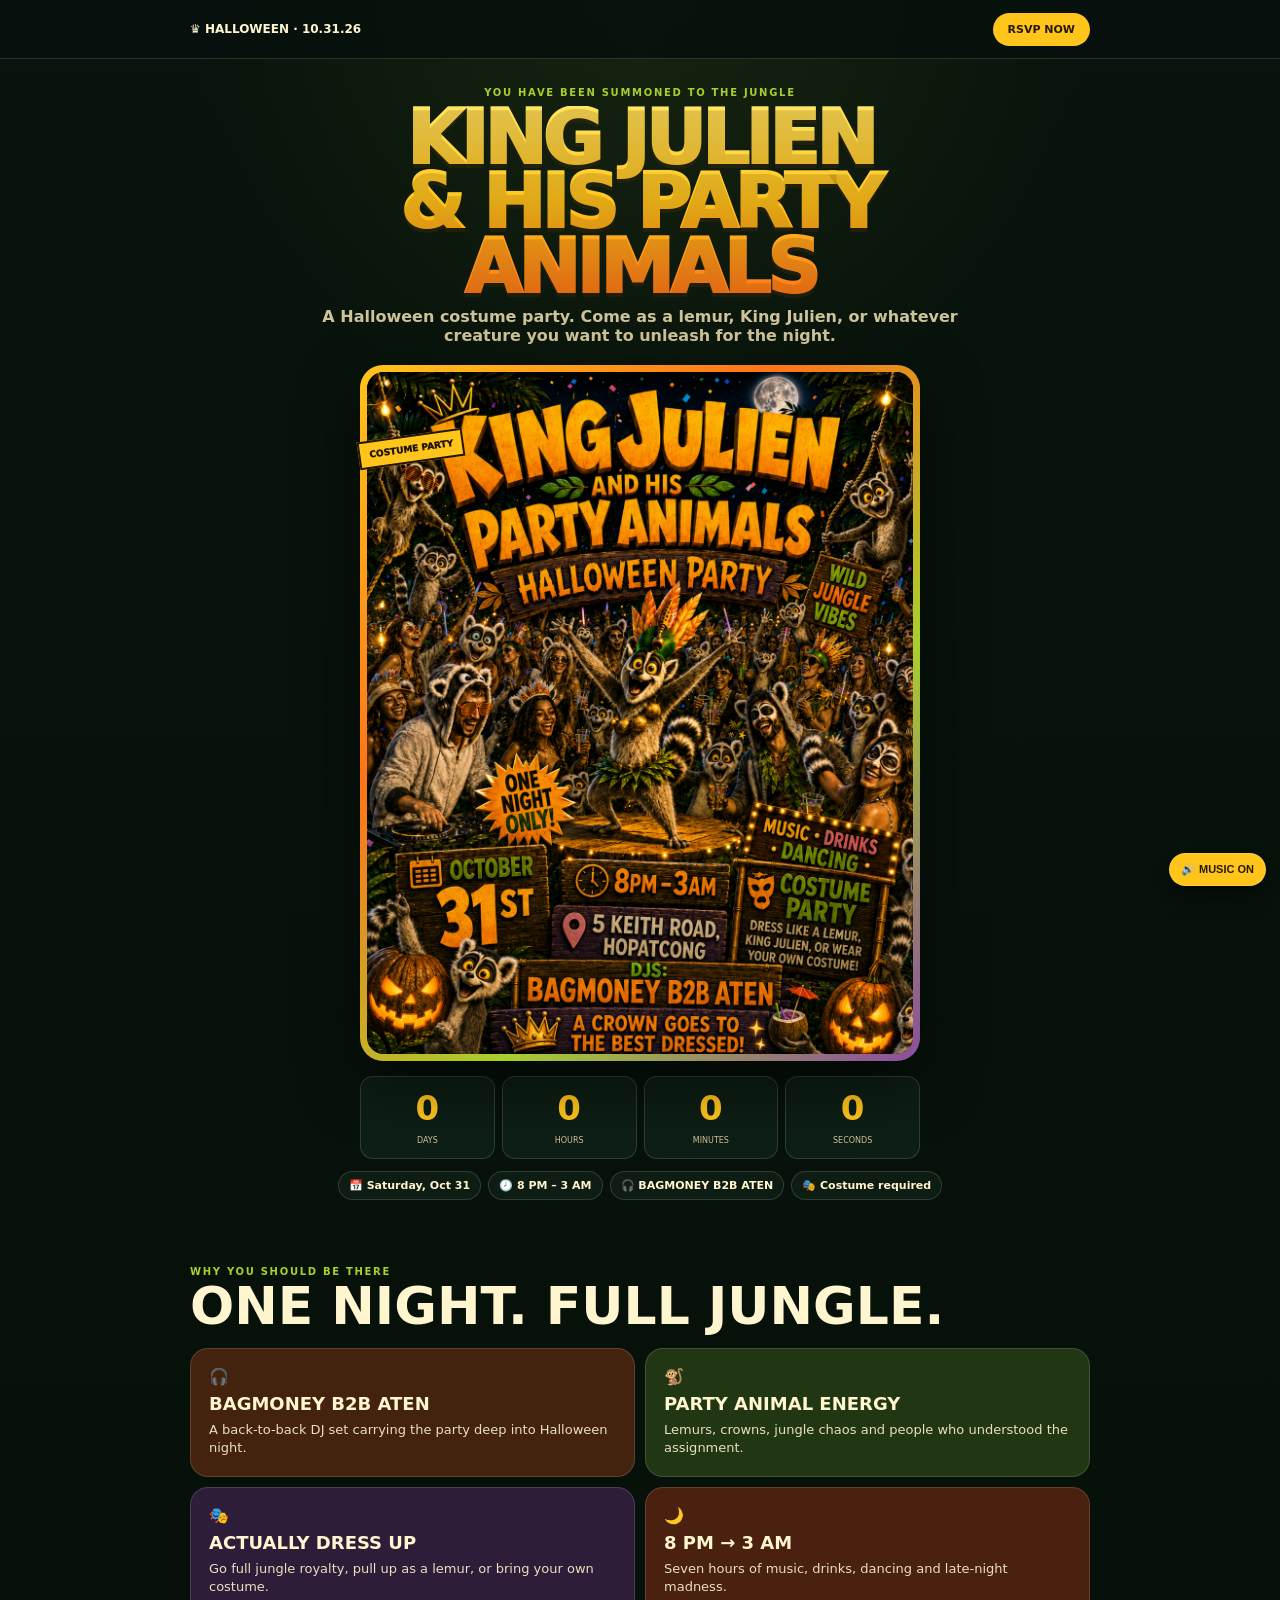
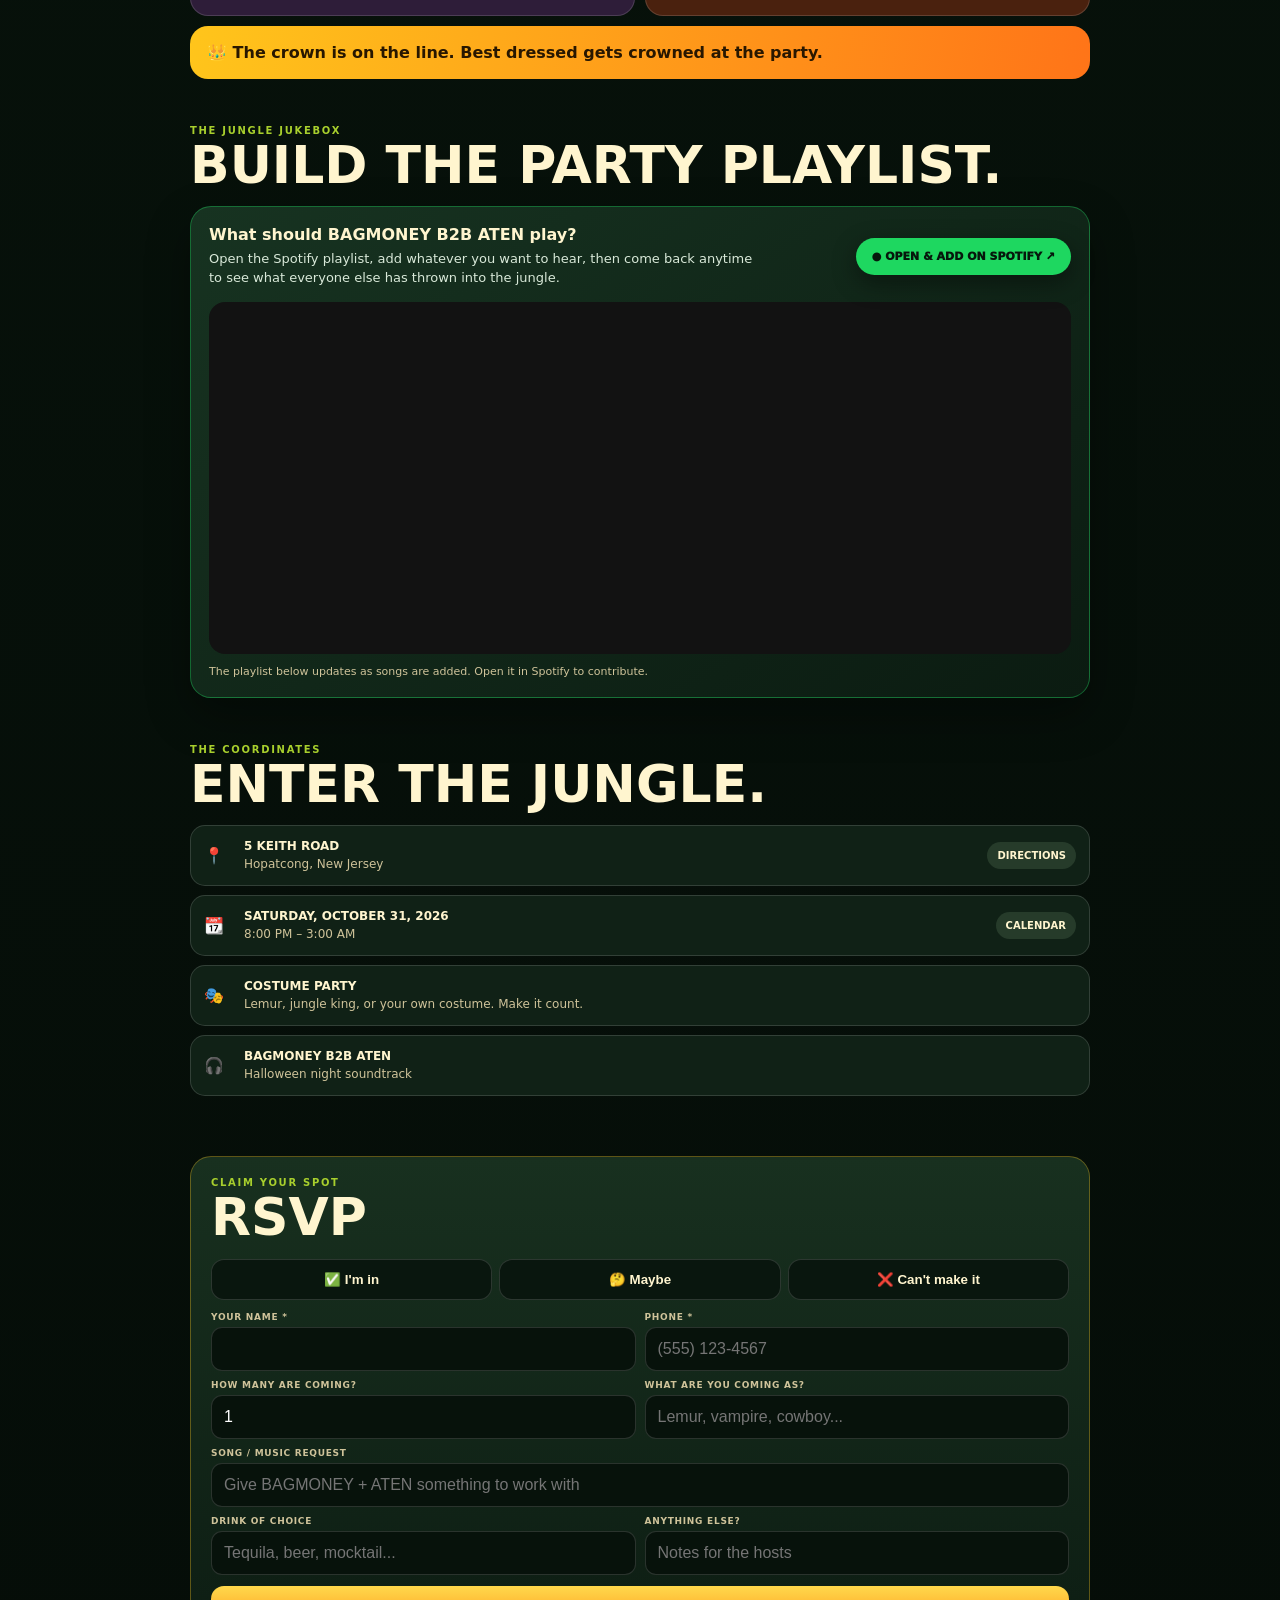
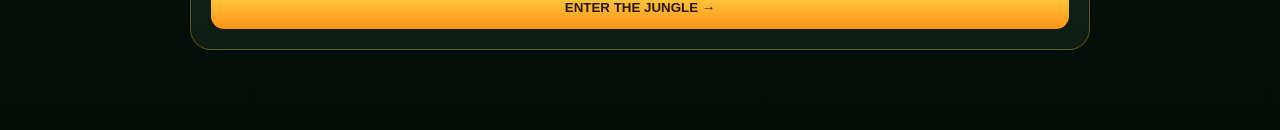
==== commit fafeeb7f: "Harden RSVP form for iOS Android and desktop" ====
--- a/2026/index.html
+++ b/2026/index.html
@@ -1,6 +1,6 @@
 <!doctype html><html lang="en"><head><meta charset="utf-8"><meta name="viewport" content="width=device-width,initial-scale=1,viewport-fit=cover"><meta name="theme-color" content="#08140c"><title>King Julien & His Party Animals — Halloween 2026</title><style>
-:root{--bg:#07110c;--panel:#102116;--cream:#fff5cf;--muted:#cfc39a;--gold:#ffc51b;--orange:#ff7418;--lime:#a8cf2d;--line:#ffffff24}*{box-sizing:border-box}html{scroll-behavior:smooth}body{margin:0;background:radial-gradient(circle at 50% 0,#37441655,transparent 28rem),linear-gradient(#08140c,#050d08);color:var(--cream);font-family:Inter,system-ui,-apple-system,Segoe UI,sans-serif}.shell{width:min(900px,calc(100% - 24px));margin:auto}a{color:inherit;text-decoration:none}.top{position:sticky;top:0;z-index:20;background:#07110ddd;backdrop-filter:blur(14px);border-bottom:1px solid var(--line)}.top>div{height:58px;display:flex;align-items:center;justify-content:space-between}.brand,.btn,.submit{text-transform:uppercase;font-weight:900}.brand{font-size:12px}.btn{background:var(--gold);color:#271800;border-radius:999px;padding:10px 15px;font-size:11px}.hero{padding:28px 0 8px;text-align:center}.eyebrow,.kick{font-size:10px;letter-spacing:.17em;text-transform:uppercase;color:var(--lime);font-weight:900}.hero h1{margin:8px auto 8px;max-width:780px;font-size:clamp(39px,8vw,74px);line-height:.87;letter-spacing:-.05em;text-transform:uppercase;font-weight:1000;background:linear-gradient(#ffe65f,#ffc51b,#ff7418);-webkit-background-clip:text;color:transparent;text-shadow:0 4px #6b350033}.sub{max-width:650px;margin:0 auto 20px;color:var(--muted);font-weight:650}.flyerwrap{position:relative;width:min(560px,100%);margin:auto}.frame{padding:7px;background:linear-gradient(135deg,var(--gold),var(--orange),var(--lime),#8b4ca0);border-radius:23px;box-shadow:0 20px 60px #0008}.flyerbtn{display:block;width:100%;border:0;padding:0;background:#000;border-radius:17px;overflow:hidden;cursor:zoom-in}.flyer-img{display:block;width:100%;height:auto;max-width:100%;object-fit:contain;background:#000}.stamp{position:absolute;z-index:2;padding:7px 9px;background:var(--gold);color:#211400;border:2px solid #211400;font-size:9px;font-weight:1000;text-transform:uppercase}.s1{left:-2px;top:10%;transform:rotate(-8deg)}.s2{right:-2px;bottom:12%;transform:rotate(6deg);background:var(--lime)}.count{display:grid;grid-template-columns:repeat(4,1fr);gap:7px;width:min(560px,100%);margin:15px auto 0}.time{padding:11px 4px;background:#102116dd;border:1px solid var(--line);border-radius:13px}.time b{display:block;font-size:clamp(23px,5vw,34px);color:var(--gold)}.time small{font-size:8px;text-transform:uppercase;color:var(--muted)}.pills{display:flex;justify-content:center;gap:7px;flex-wrap:wrap;margin:12px auto}.pill{border:1px solid var(--line);background:#102116cc;padding:7px 10px;border-radius:999px;font-size:11px;font-weight:800}.section{padding:46px 0 0}.section h2{margin:5px 0 16px;font-size:clamp(30px,6vw,52px);line-height:.95;text-transform:uppercase}.cards{display:grid;grid-template-columns:repeat(2,1fr);gap:10px}.card{padding:18px;border:1px solid var(--line);border-radius:18px;background:#15261a}.card:nth-child(1){background:#44230e}.card:nth-child(2){background:#213713}.card:nth-child(3){background:#2e1d39}.card:nth-child(4){background:#4a210e}.card b{display:block;margin:7px 0;text-transform:uppercase;font-size:18px}.card p{margin:0;color:#eadfbe;font-size:13px;line-height:1.42}.crown{margin-top:10px;padding:17px;border-radius:18px;background:linear-gradient(100deg,var(--gold),var(--orange));color:#281700;font-weight:850}.info{display:grid;gap:9px}.row{display:grid;grid-template-columns:30px 1fr auto;gap:10px;align-items:center;padding:13px;border:1px solid var(--line);border-radius:15px;background:var(--panel)}.row b{display:block;text-transform:uppercase;font-size:12px}.row span{font-size:12px;color:var(--muted)}.mini{background:#263b2a;padding:8px 10px;border-radius:999px;font-size:10px;font-weight:900;text-transform:uppercase}.rsvp{margin:14px 0 80px;padding:20px;border:1px solid #ffc51b55;border-radius:21px;background:linear-gradient(#18301f,#0d1d13)}.choices{display:grid;grid-template-columns:repeat(3,1fr);gap:7px;margin:12px 0}.choice{border:1px solid var(--line);border-radius:13px;padding:12px;background:#09160e;color:var(--cream);font-weight:850;cursor:pointer}.choice[aria-pressed=true]{background:var(--gold);color:#251500}.fields{display:grid;grid-template-columns:1fr 1fr;gap:9px}.field{display:grid;gap:5px}.full{grid-column:1/-1}label{font-size:9px;letter-spacing:.08em;text-transform:uppercase;color:var(--muted);font-weight:900}input{width:100%;border:1px solid var(--line);border-radius:11px;background:#07120b;color:#fff;padding:12px;font-size:16px}.submit{width:100%;margin-top:11px;border:0;border-radius:13px;padding:14px;background:linear-gradient(#ffd94c,#ff9418);color:#271800;cursor:pointer}.msg{display:none;margin-top:10px;padding:11px;border-radius:11px;background:#a8cf2d22}.err{background:#ff741822}.modal{display:none;position:fixed;inset:0;z-index:50;background:#000e;padding:15px;place-items:center}.modal.open{display:grid}.modal img{max-width:min(100%,800px);max-height:calc(100vh - 30px);object-fit:contain}.close{position:absolute;right:16px;top:16px;z-index:70;width:46px;height:46px;border:0;border-radius:50%;font-size:24px;font-weight:900;cursor:pointer;pointer-events:auto;touch-action:manipulation}.sticky{display:none;position:fixed;z-index:18;left:12px;right:12px;bottom:12px;padding:13px;border-radius:14px;background:var(--gold);color:#241400;text-align:center;font-weight:1000;text-transform:uppercase}.music-toggle{position:fixed;z-index:19;right:14px;bottom:14px;border:1px solid var(--line);background:#102116e8;color:var(--cream);border-radius:999px;padding:9px 11px;font-size:11px;font-weight:900;cursor:pointer;box-shadow:0 8px 24px #0008}.music-toggle.playing{background:var(--gold);color:#271800}.music-toggle .label{margin-left:4px}.playlist-box{padding:18px;border:1px solid #1ed76066;border-radius:21px;background:linear-gradient(145deg,#173321,#0b1b11);box-shadow:0 18px 45px #0005}.playlist-head{display:flex;gap:14px;align-items:center;justify-content:space-between;flex-wrap:wrap;margin-bottom:14px}.playlist-copy{max-width:560px}.playlist-copy p{margin:6px 0 0;color:#d9e9d9;font-size:13px;line-height:1.45}.spotify-btn{display:inline-flex;align-items:center;justify-content:center;gap:8px;background:#1ed760;color:#06170c;border-radius:999px;padding:12px 16px;font-size:11px;font-weight:1000;text-transform:uppercase;box-shadow:0 8px 24px #0006}.spotify-btn:hover{transform:translateY(-1px)}.playlist-embed{overflow:hidden;border-radius:16px;background:#121212}.playlist-embed iframe{display:block;width:100%;height:352px;border:0}.playlist-note{margin-top:10px;color:var(--muted);font-size:11px;line-height:1.4}@media(max-width:600px){.playlist-head{align-items:stretch}.spotify-btn{width:100%}.playlist-embed iframe{height:420px}}@media(max-width:600px){.music-toggle{bottom:68px;right:12px}}@media(max-width:600px){.fields{grid-template-columns:1fr}.full{grid-column:auto}.cards{grid-template-columns:1fr 1fr}.row{grid-template-columns:28px 1fr}.mini{grid-column:2;justify-self:start}.sticky{display:block}}@media(max-width:420px){.cards,.choices{grid-template-columns:1fr}.hero h1{font-size:13vw}}
-</style></head><body><audio id="bgMusic" src="./Ritmo%20Dengue%20Da%20Bunda%20Batendo%20%5BSped%20Up%5D.mp3?v=1" autoplay loop preload="auto" playsinline></audio><button class="music-toggle" id="musicToggle" type="button" aria-label="Toggle background music">🔊<span class="label">MUSIC</span></button><header class="top"><div class="shell"><a class="brand" href="#top">♛ Halloween · 10.31.26</a><a class="btn" href="#rsvp">RSVP now</a></div></header><main id="top"><section class="hero shell"><div class="eyebrow">You have been summoned to the jungle</div><h1>King Julien<br>& His Party Animals</h1><p class="sub">A Halloween costume party. Come as a lemur, King Julien, or whatever creature you want to unleash for the night.</p><div class="flyerwrap"><span class="stamp s1">Costume party</span><div class="frame"><button class="flyerbtn" id="openFlyer"><img class="flyer-img" src="./2182a21e-299c-4ed2-b8d8-8b8785e38207.png?v=6" alt="King Julien and His Party Animals Halloween party flyer" loading="eager" decoding="async" fetchpriority="high"></button></div></div><div class="count"><div class="time"><b id="days">--</b><small>Days</small></div><div class="time"><b id="hours">--</b><small>Hours</small></div><div class="time"><b id="mins">--</b><small>Minutes</small></div><div class="time"><b id="secs">--</b><small>Seconds</small></div></div><div class="pills"><span class="pill">📅 Saturday, Oct 31</span><span class="pill">🕗 8 PM – 3 AM</span><span class="pill">🎧 BAGMONEY B2B ATEN</span><span class="pill">🎭 Costume required</span></div></section><section class="section shell"><div class="kick">Why you should be there</div><h2>One night. Full jungle.</h2><div class="cards"><div class="card">🎧<b>BAGMONEY B2B ATEN</b><p>A back-to-back DJ set carrying the party deep into Halloween night.</p></div><div class="card">🐒<b>Party animal energy</b><p>Lemurs, crowns, jungle chaos and people who understood the assignment.</p></div><div class="card">🎭<b>Actually dress up</b><p>Go full jungle royalty, pull up as a lemur, or bring your own costume.</p></div><div class="card">🌙<b>8 PM → 3 AM</b><p>Seven hours of music, drinks, dancing and late-night madness.</p></div></div><div class="crown">👑 <strong>The crown is on the line.</strong> Best dressed gets crowned at the party.</div></section><section class="section shell" id="playlist"><div class="kick">The jungle jukebox</div><h2>Build the party playlist.</h2><div class="playlist-box"><div class="playlist-head"><div class="playlist-copy"><strong>What should BAGMONEY B2B ATEN play?</strong><p>Open the Spotify playlist, add whatever you want to hear, then come back anytime to see what everyone else has thrown into the jungle.</p></div><a class="spotify-btn" target="_blank" rel="noopener" href="https://open.spotify.com/playlist/34toxUv09WTfb8yAPMzCrL?si=b4e4798f2b1e4cc1">● Open &amp; add on Spotify ↗</a></div><div class="playlist-embed"><iframe title="King Julien Halloween Spotify playlist" src="https://open.spotify.com/embed/playlist/34toxUv09WTfb8yAPMzCrL?utm_source=generator&amp;theme=0" allow="autoplay; clipboard-write; encrypted-media; fullscreen; picture-in-picture" loading="lazy"></iframe></div><div class="playlist-note">The playlist below updates as songs are added. Open it in Spotify to contribute.</div></div></section><section class="section shell"><div class="kick">The coordinates</div><h2>Enter the jungle.</h2><div class="info"><div class="row"><div>📍</div><div><b>5 Keith Road</b><span>Hopatcong, New Jersey</span></div><a class="mini" target="_blank" href="https://www.google.com/maps?q=5+Keith+Road,+Hopatcong,+NJ">Directions</a></div><div class="row"><div>📆</div><div><b>Saturday, October 31, 2026</b><span>8:00 PM – 3:00 AM</span></div><a class="mini" id="gcal" target="_blank">Calendar</a></div><div class="row"><div>🎭</div><div><b>Costume party</b><span>Lemur, jungle king, or your own costume. Make it count.</span></div></div><div class="row"><div>🎧</div><div><b>BAGMONEY B2B ATEN</b><span>Halloween night soundtrack</span></div></div></div></section><section class="section shell" id="rsvp"><div class="rsvp"><div class="kick">Claim your spot</div><h2>RSVP</h2><div class="choices"><button class="choice" type="button" data-v="Yes">✅ I'm in</button><button class="choice" type="button" data-v="Maybe">🤔 Maybe</button><button class="choice" type="button" data-v="No">❌ Can't make it</button></div><form id="form"><input type="hidden" name="rsvp" id="rv"><input type="hidden" name="notes" id="compiled"><div class="fields"><div class="field"><label>Your name *</label><input name="name" id="name" required></div><div class="field"><label>Phone *</label><input name="phone" id="phone" required></div><div class="field"><label>How many are coming?</label><input name="guests" id="guests" type="number" min="1" max="20" value="1"></div><div class="field"><label>What are you coming as?</label><input id="costume" placeholder="Lemur, vampire, cowboy..."></div><div class="field full"><label>Song / music request</label><input name="music" id="music" placeholder="Give BAGMONEY + ATEN something to work with"></div><div class="field"><label>Drink of choice</label><input id="drink" placeholder="Tequila, beer, mocktail..."></div><div class="field"><label>Anything else?</label><input id="extra" placeholder="Notes for the hosts"></div></div><button class="submit" id="submit" type="submit">Enter the jungle →</button><div class="msg" id="ok">You're officially a Party Animal. 🐒👑 See you in the jungle.</div><div class="msg err" id="err">Something went wrong. Try again.</div></form></div></section></main><a class="sticky" href="#rsvp">RSVP · Enter the jungle</a><div class="modal" id="modal"><button class="close" id="closeModal" type="button" aria-label="Close flyer">×</button><img class="flyer-img" src="./2182a21e-299c-4ed2-b8d8-8b8785e38207.png?v=6" alt="Halloween party flyer full size" decoding="async"></div><script>
+:root{--bg:#07110c;--panel:#102116;--cream:#fff5cf;--muted:#cfc39a;--gold:#ffc51b;--orange:#ff7418;--lime:#a8cf2d;--line:#ffffff24}*{box-sizing:border-box}html{scroll-behavior:smooth}body{margin:0;background:radial-gradient(circle at 50% 0,#37441655,transparent 28rem),linear-gradient(#08140c,#050d08);color:var(--cream);font-family:Inter,system-ui,-apple-system,Segoe UI,sans-serif}.shell{width:min(900px,calc(100% - 24px));margin:auto}a{color:inherit;text-decoration:none}.top{position:sticky;top:0;z-index:20;background:#07110ddd;backdrop-filter:blur(14px);border-bottom:1px solid var(--line)}.top>div{height:58px;display:flex;align-items:center;justify-content:space-between}.brand,.btn,.submit{text-transform:uppercase;font-weight:900}.brand{font-size:12px}.btn{background:var(--gold);color:#271800;border-radius:999px;padding:10px 15px;font-size:11px}.hero{padding:28px 0 8px;text-align:center}.eyebrow,.kick{font-size:10px;letter-spacing:.17em;text-transform:uppercase;color:var(--lime);font-weight:900}.hero h1{margin:8px auto 8px;max-width:780px;font-size:clamp(39px,8vw,74px);line-height:.87;letter-spacing:-.05em;text-transform:uppercase;font-weight:1000;background:linear-gradient(#ffe65f,#ffc51b,#ff7418);-webkit-background-clip:text;color:transparent;text-shadow:0 4px #6b350033}.sub{max-width:650px;margin:0 auto 20px;color:var(--muted);font-weight:650}.flyerwrap{position:relative;width:min(560px,100%);margin:auto}.frame{padding:7px;background:linear-gradient(135deg,var(--gold),var(--orange),var(--lime),#8b4ca0);border-radius:23px;box-shadow:0 20px 60px #0008}.flyerbtn{display:block;width:100%;border:0;padding:0;background:#000;border-radius:17px;overflow:hidden;cursor:zoom-in}.flyer-img{display:block;width:100%;height:auto;max-width:100%;object-fit:contain;background:#000}.stamp{position:absolute;z-index:2;padding:7px 9px;background:var(--gold);color:#211400;border:2px solid #211400;font-size:9px;font-weight:1000;text-transform:uppercase}.s1{left:-2px;top:10%;transform:rotate(-8deg)}.s2{right:-2px;bottom:12%;transform:rotate(6deg);background:var(--lime)}.count{display:grid;grid-template-columns:repeat(4,1fr);gap:7px;width:min(560px,100%);margin:15px auto 0}.time{padding:11px 4px;background:#102116dd;border:1px solid var(--line);border-radius:13px}.time b{display:block;font-size:clamp(23px,5vw,34px);color:var(--gold)}.time small{font-size:8px;text-transform:uppercase;color:var(--muted)}.pills{display:flex;justify-content:center;gap:7px;flex-wrap:wrap;margin:12px auto}.pill{border:1px solid var(--line);background:#102116cc;padding:7px 10px;border-radius:999px;font-size:11px;font-weight:800}.section{padding:46px 0 0}.section h2{margin:5px 0 16px;font-size:clamp(30px,6vw,52px);line-height:.95;text-transform:uppercase}.cards{display:grid;grid-template-columns:repeat(2,1fr);gap:10px}.card{padding:18px;border:1px solid var(--line);border-radius:18px;background:#15261a}.card:nth-child(1){background:#44230e}.card:nth-child(2){background:#213713}.card:nth-child(3){background:#2e1d39}.card:nth-child(4){background:#4a210e}.card b{display:block;margin:7px 0;text-transform:uppercase;font-size:18px}.card p{margin:0;color:#eadfbe;font-size:13px;line-height:1.42}.crown{margin-top:10px;padding:17px;border-radius:18px;background:linear-gradient(100deg,var(--gold),var(--orange));color:#281700;font-weight:850}.info{display:grid;gap:9px}.row{display:grid;grid-template-columns:30px 1fr auto;gap:10px;align-items:center;padding:13px;border:1px solid var(--line);border-radius:15px;background:var(--panel)}.row b{display:block;text-transform:uppercase;font-size:12px}.row span{font-size:12px;color:var(--muted)}.mini{background:#263b2a;padding:8px 10px;border-radius:999px;font-size:10px;font-weight:900;text-transform:uppercase}.rsvp{margin:14px 0 80px;padding:20px;border:1px solid #ffc51b55;border-radius:21px;background:linear-gradient(#18301f,#0d1d13)}.choices{display:grid;grid-template-columns:repeat(3,1fr);gap:7px;margin:12px 0}.choice{border:1px solid var(--line);border-radius:13px;padding:12px;background:#09160e;color:var(--cream);font-weight:850;cursor:pointer;touch-action:manipulation}.choice[aria-pressed=true]{background:var(--gold);color:#251500}.fields{display:grid;grid-template-columns:1fr 1fr;gap:9px}.field{display:grid;gap:5px}.full{grid-column:1/-1}label{font-size:9px;letter-spacing:.08em;text-transform:uppercase;color:var(--muted);font-weight:900}input{width:100%;border:1px solid var(--line);border-radius:11px;background:#07120b;color:#fff;padding:12px;font-size:16px}.submit{width:100%;margin-top:11px;border:0;border-radius:13px;padding:14px;background:linear-gradient(#ffd94c,#ff9418);color:#271800;cursor:pointer;touch-action:manipulation}.submit:disabled{opacity:.7;cursor:wait}.msg{display:none;margin-top:10px;padding:11px;border-radius:11px;background:#a8cf2d22}.err{background:#ff741822}.modal{display:none;position:fixed;inset:0;z-index:50;background:#000e;padding:15px;place-items:center}.modal.open{display:grid}.modal img{max-width:min(100%,800px);max-height:calc(100vh - 30px);object-fit:contain}.close{position:absolute;right:16px;top:16px;z-index:70;width:46px;height:46px;border:0;border-radius:50%;font-size:24px;font-weight:900;cursor:pointer;pointer-events:auto;touch-action:manipulation}.sticky{display:none;position:fixed;z-index:18;left:12px;right:12px;bottom:12px;padding:13px;border-radius:14px;background:var(--gold);color:#241400;text-align:center;font-weight:1000;text-transform:uppercase}.music-toggle{position:fixed;z-index:19;right:14px;bottom:14px;border:1px solid var(--line);background:#102116e8;color:var(--cream);border-radius:999px;padding:9px 11px;font-size:11px;font-weight:900;cursor:pointer;box-shadow:0 8px 24px #0008}.music-toggle.playing{background:var(--gold);color:#271800}.music-toggle .label{margin-left:4px}.playlist-box{padding:18px;border:1px solid #1ed76066;border-radius:21px;background:linear-gradient(145deg,#173321,#0b1b11);box-shadow:0 18px 45px #0005}.playlist-head{display:flex;gap:14px;align-items:center;justify-content:space-between;flex-wrap:wrap;margin-bottom:14px}.playlist-copy{max-width:560px}.playlist-copy p{margin:6px 0 0;color:#d9e9d9;font-size:13px;line-height:1.45}.spotify-btn{display:inline-flex;align-items:center;justify-content:center;gap:8px;background:#1ed760;color:#06170c;border-radius:999px;padding:12px 16px;font-size:11px;font-weight:1000;text-transform:uppercase;box-shadow:0 8px 24px #0006}.spotify-btn:hover{transform:translateY(-1px)}.playlist-embed{overflow:hidden;border-radius:16px;background:#121212}.playlist-embed iframe{display:block;width:100%;height:352px;border:0}.playlist-note{margin-top:10px;color:var(--muted);font-size:11px;line-height:1.4}@media(max-width:600px){.playlist-head{align-items:stretch}.spotify-btn{width:100%}.playlist-embed iframe{height:420px}}@media(max-width:600px){.music-toggle{bottom:68px;right:12px}}@media(max-width:600px){.fields{grid-template-columns:1fr}.full{grid-column:auto}.cards{grid-template-columns:1fr 1fr}.row{grid-template-columns:28px 1fr}.mini{grid-column:2;justify-self:start}.sticky{display:block}}@media(max-width:420px){.cards,.choices{grid-template-columns:1fr}.hero h1{font-size:13vw}}
+</style></head><body><audio id="bgMusic" src="./Ritmo%20Dengue%20Da%20Bunda%20Batendo%20%5BSped%20Up%5D.mp3?v=1" autoplay loop preload="auto" playsinline></audio><button class="music-toggle" id="musicToggle" type="button" aria-label="Toggle background music">🔊<span class="label">MUSIC</span></button><header class="top"><div class="shell"><a class="brand" href="#top">♛ Halloween · 10.31.26</a><a class="btn" href="#rsvp">RSVP now</a></div></header><main id="top"><section class="hero shell"><div class="eyebrow">You have been summoned to the jungle</div><h1>King Julien<br>& His Party Animals</h1><p class="sub">A Halloween costume party. Come as a lemur, King Julien, or whatever creature you want to unleash for the night.</p><div class="flyerwrap"><span class="stamp s1">Costume party</span><div class="frame"><button class="flyerbtn" id="openFlyer"><img class="flyer-img" src="./2182a21e-299c-4ed2-b8d8-8b8785e38207.png?v=6" alt="King Julien and His Party Animals Halloween party flyer" loading="eager" decoding="async" fetchpriority="high"></button></div></div><div class="count"><div class="time"><b id="days">--</b><small>Days</small></div><div class="time"><b id="hours">--</b><small>Hours</small></div><div class="time"><b id="mins">--</b><small>Minutes</small></div><div class="time"><b id="secs">--</b><small>Seconds</small></div></div><div class="pills"><span class="pill">📅 Saturday, Oct 31</span><span class="pill">🕗 8 PM – 3 AM</span><span class="pill">🎧 BAGMONEY B2B ATEN</span><span class="pill">🎭 Costume required</span></div></section><section class="section shell"><div class="kick">Why you should be there</div><h2>One night. Full jungle.</h2><div class="cards"><div class="card">🎧<b>BAGMONEY B2B ATEN</b><p>A back-to-back DJ set carrying the party deep into Halloween night.</p></div><div class="card">🐒<b>Party animal energy</b><p>Lemurs, crowns, jungle chaos and people who understood the assignment.</p></div><div class="card">🎭<b>Actually dress up</b><p>Go full jungle royalty, pull up as a lemur, or bring your own costume.</p></div><div class="card">🌙<b>8 PM → 3 AM</b><p>Seven hours of music, drinks, dancing and late-night madness.</p></div></div><div class="crown">👑 <strong>The crown is on the line.</strong> Best dressed gets crowned at the party.</div></section><section class="section shell" id="playlist"><div class="kick">The jungle jukebox</div><h2>Build the party playlist.</h2><div class="playlist-box"><div class="playlist-head"><div class="playlist-copy"><strong>What should BAGMONEY B2B ATEN play?</strong><p>Open the Spotify playlist, add whatever you want to hear, then come back anytime to see what everyone else has thrown into the jungle.</p></div><a class="spotify-btn" target="_blank" rel="noopener" href="https://open.spotify.com/playlist/34toxUv09WTfb8yAPMzCrL?si=b4e4798f2b1e4cc1">● Open &amp; add on Spotify ↗</a></div><div class="playlist-embed"><iframe title="King Julien Halloween Spotify playlist" src="https://open.spotify.com/embed/playlist/34toxUv09WTfb8yAPMzCrL?utm_source=generator&amp;theme=0" allow="autoplay; clipboard-write; encrypted-media; fullscreen; picture-in-picture" loading="lazy"></iframe></div><div class="playlist-note">The playlist below updates as songs are added. Open it in Spotify to contribute.</div></div></section><section class="section shell"><div class="kick">The coordinates</div><h2>Enter the jungle.</h2><div class="info"><div class="row"><div>📍</div><div><b>5 Keith Road</b><span>Hopatcong, New Jersey</span></div><a class="mini" target="_blank" href="https://www.google.com/maps?q=5+Keith+Road,+Hopatcong,+NJ">Directions</a></div><div class="row"><div>📆</div><div><b>Saturday, October 31, 2026</b><span>8:00 PM – 3:00 AM</span></div><a class="mini" id="gcal" target="_blank">Calendar</a></div><div class="row"><div>🎭</div><div><b>Costume party</b><span>Lemur, jungle king, or your own costume. Make it count.</span></div></div><div class="row"><div>🎧</div><div><b>BAGMONEY B2B ATEN</b><span>Halloween night soundtrack</span></div></div></div></section><section class="section shell" id="rsvp"><div class="rsvp"><div class="kick">Claim your spot</div><h2>RSVP</h2><div class="choices"><button class="choice" type="button" data-v="Yes">✅ I'm in</button><button class="choice" type="button" data-v="Maybe">🤔 Maybe</button><button class="choice" type="button" data-v="No">❌ Can't make it</button></div><form id="form"><input type="hidden" name="rsvp" id="rv"><input type="hidden" name="notes" id="compiled"><div class="fields"><div class="field"><label>Your name *</label><input name="name" id="name" required minlength="2" maxlength="120" autocomplete="name" autocapitalize="words"></div><div class="field"><label>Phone *</label><input name="phone" id="phone" required type="tel" inputmode="tel" autocomplete="tel" maxlength="30" placeholder="(555) 123-4567"></div><div class="field"><label>How many are coming?</label><input name="guests" id="guests" type="number" inputmode="numeric" min="1" max="20" step="1" value="1"></div><div class="field"><label>What are you coming as?</label><input id="costume" placeholder="Lemur, vampire, cowboy..."></div><div class="field full"><label>Song / music request</label><input name="music" id="music" placeholder="Give BAGMONEY + ATEN something to work with"></div><div class="field"><label>Drink of choice</label><input id="drink" placeholder="Tequila, beer, mocktail..."></div><div class="field"><label>Anything else?</label><input id="extra" placeholder="Notes for the hosts"></div></div><button class="submit" id="submit" type="submit">Enter the jungle →</button><div class="msg" id="ok" role="status" aria-live="polite">You're officially a Party Animal. 🐒👑 See you in the jungle.</div><div class="msg err" id="err" role="alert" aria-live="assertive">Something went wrong. Try again.</div></form></div></section></main><a class="sticky" href="#rsvp">RSVP · Enter the jungle</a><div class="modal" id="modal"><button class="close" id="closeModal" type="button" aria-label="Close flyer">×</button><img class="flyer-img" src="./2182a21e-299c-4ed2-b8d8-8b8785e38207.png?v=6" alt="Halloween party flyer full size" decoding="async"></div><script>
 const bgMusic=document.getElementById('bgMusic'),musicToggle=document.getElementById('musicToggle');
 bgMusic.volume=.85;
 let musicWanted=true;
@@ -13,5 +13,36 @@
 bgMusic.addEventListener('play',syncMusicUI);bgMusic.addEventListener('pause',syncMusicUI);bgMusic.addEventListener('volumechange',syncMusicUI);
 musicToggle.addEventListener('click',e=>{e.stopPropagation();if(bgMusic.paused){musicWanted=true;tryMusic()}else{musicWanted=false;bgMusic.pause();syncMusicUI()}});
 syncMusicUI();
-const START=new Date('2026-10-31T20:00:00-04:00');function tick(){let d=Math.max(0,START-new Date());days.textContent=Math.floor(d/864e5);hours.textContent=Math.floor(d%864e5/36e5);mins.textContent=Math.floor(d%36e5/6e4);secs.textContent=Math.floor(d%6e4/1e3)}tick();setInterval(tick,1000);gcal.href='https://calendar.google.com/calendar/render?action=TEMPLATE&text='+encodeURIComponent('King Julien & His Party Animals — Halloween Party')+'&dates=20261031T200000/20261101T030000&ctz=America%2FNew_York&location='+encodeURIComponent('5 Keith Road, Hopatcong, NJ');const openFlyerBtn=document.getElementById('openFlyer'),modalEl=document.getElementById('modal'),closeModalBtn=document.getElementById('closeModal');function openFlyerModal(){modalEl.classList.add('open');document.body.style.overflow='hidden'}function closeFlyerModal(){modalEl.classList.remove('open');document.body.style.overflow=''}openFlyerBtn.addEventListener('click',openFlyerModal);closeModalBtn.addEventListener('click',e=>{e.preventDefault();e.stopPropagation();closeFlyerModal()});modalEl.addEventListener('click',e=>{if(e.target===modalEl)closeFlyerModal()});document.addEventListener('keydown',e=>{if(e.key==='Escape'&&modalEl.classList.contains('open'))closeFlyerModal()});document.querySelectorAll('.choice').forEach(b=>b.onclick=()=>{document.querySelectorAll('.choice').forEach(x=>x.setAttribute('aria-pressed','false'));b.setAttribute('aria-pressed','true');rv.value=b.dataset.v});const ENDPOINT='https://script.google.com/macros/s/AKfycbxm5IR4VIIriwVCZDBA2eSJKQUjNj18ipJdHwtVFeFEuOeOFM0Dkskk2XRbNkeEX3Y66Q/exec';form.onsubmit=async e=>{e.preventDefault();ok.style.display=err.style.display='none';if(!rv.value)rv.value='Maybe';if(!name.value.trim()||!phone.value.trim()){err.textContent='Add your name and phone.';err.style.display='block';return}compiled.value=`Event: King Julien Halloween 2026 | Costume: ${costume.value} | Drink: ${drink.value} | Notes: ${extra.value}`;submit.disabled=true;submit.textContent='Submitting…';try{let fd=new FormData(form),r=await fetch(ENDPOINT,{method:'POST',body:fd});if(!r.ok)throw Error(r.status);form.reset();rv.value='';document.querySelectorAll('.choice').forEach(x=>x.setAttribute('aria-pressed','false'));ok.style.display='block';submit.textContent='RSVP’d! 🎉'}catch(x){console.error(x);err.style.display='block';submit.textContent='Try again'}finally{setTimeout(()=>{submit.disabled=false;if(submit.textContent!=='Try again')submit.textContent='Enter the jungle →'},1800)}};
+const formEl=document.getElementById('form'),rvEl=document.getElementById('rv'),nameEl=document.getElementById('name'),phoneEl=document.getElementById('phone'),guestsEl=document.getElementById('guests'),costumeEl=document.getElementById('costume'),drinkEl=document.getElementById('drink'),musicEl=document.getElementById('music'),extraEl=document.getElementById('extra'),submitEl=document.getElementById('submit'),okEl=document.getElementById('ok'),errEl=document.getElementById('err'),daysEl=document.getElementById('days'),hoursEl=document.getElementById('hours'),minsEl=document.getElementById('mins'),secsEl=document.getElementById('secs'),gcalEl=document.getElementById('gcal');
+const START=new Date('2026-10-31T20:00:00-04:00');function tick(){let d=Math.max(0,START-new Date());daysEl.textContent=Math.floor(d/864e5);hoursEl.textContent=Math.floor(d%864e5/36e5);minsEl.textContent=Math.floor(d%36e5/6e4);secsEl.textContent=Math.floor(d%6e4/1e3)}tick();setInterval(tick,1000);gcalEl.href='https://calendar.google.com/calendar/render?action=TEMPLATE&text='+encodeURIComponent('King Julien & His Party Animals — Halloween Party')+'&dates=20261031T200000/20261101T030000&ctz=America%2FNew_York&location='+encodeURIComponent('5 Keith Road, Hopatcong, NJ');const openFlyerBtn=document.getElementById('openFlyer'),modalEl=document.getElementById('modal'),closeModalBtn=document.getElementById('closeModal');function openFlyerModal(){modalEl.classList.add('open');document.body.style.overflow='hidden'}function closeFlyerModal(){modalEl.classList.remove('open');document.body.style.overflow=''}openFlyerBtn.addEventListener('click',openFlyerModal);closeModalBtn.addEventListener('click',e=>{e.preventDefault();e.stopPropagation();closeFlyerModal()});modalEl.addEventListener('click',e=>{if(e.target===modalEl)closeFlyerModal()});document.addEventListener('keydown',e=>{if(e.key==='Escape'&&modalEl.classList.contains('open'))closeFlyerModal()});document.querySelectorAll('.choice').forEach(b=>b.onclick=()=>{document.querySelectorAll('.choice').forEach(x=>x.setAttribute('aria-pressed','false'));b.setAttribute('aria-pressed','true');rvEl.value=b.dataset.v});
+const ENDPOINT='https://aten-studios-v2.vercel.app/api/rsvp';
+function showFormError(message){errEl.textContent=message;errEl.style.display='block';errEl.scrollIntoView({behavior:'smooth',block:'nearest'});}
+function validPhone(value){const digits=String(value||'').replace(/\D/g,'');return digits.length>=7&&digits.length<=15;}
+formEl.addEventListener('submit',async e=>{
+  e.preventDefault();okEl.style.display='none';errEl.style.display='none';
+  const guestName=nameEl.value.trim(),phone=phoneEl.value.trim();
+  if(guestName.length<2){showFormError('Enter your name.');nameEl.focus();return}
+  if(!validPhone(phone)){showFormError('Enter a valid phone number.');phoneEl.focus();return}
+  if(!rvEl.value)rvEl.value='Maybe';
+  const guestCount=Math.min(20,Math.max(1,parseInt(guestsEl.value,10)||1));guestsEl.value=guestCount;
+  submitEl.disabled=true;submitEl.setAttribute('aria-busy','true');submitEl.textContent='Submitting…';
+  const payload={rsvp:rvEl.value,name:guestName,phone,guests:String(guestCount),costume:costumeEl.value.trim(),drink:drinkEl.value.trim(),music:musicEl.value.trim(),notes:extraEl.value.trim(),event:'King Julien Halloween 2026'};
+  const controller=typeof AbortController!=='undefined'?new AbortController():null;
+  const timer=controller?setTimeout(()=>controller.abort(),15000):null;
+  try{
+    const r=await fetch(ENDPOINT,{method:'POST',body:new URLSearchParams(payload),mode:'cors',credentials:'omit',signal:controller?.signal});
+    const j=await r.json().catch(()=>({}));
+    if(!r.ok||!j.ok)throw Error(j.error||`HTTP ${r.status}`);
+    formEl.reset();rvEl.value='';document.querySelectorAll('.choice').forEach(x=>x.setAttribute('aria-pressed','false'));
+    okEl.textContent=`You're officially a Party Animal. 🐒👑 RSVP saved${j.id?' · '+j.id:''}.`;
+    okEl.style.display='block';okEl.scrollIntoView({behavior:'smooth',block:'nearest'});submitEl.textContent='RSVP’d! 🎉';
+  }catch(x){
+    console.error('RSVP submit failed',x);
+    showFormError(x?.name==='AbortError'?'The RSVP request timed out. Check your connection and try again.':(x?.message&&x.message!=='Failed to fetch'?x.message:'Could not save your RSVP. Check your connection and try again.'));
+    submitEl.textContent='Try again';
+  }finally{
+    if(timer)clearTimeout(timer);submitEl.removeAttribute('aria-busy');
+    setTimeout(()=>{submitEl.disabled=false;if(submitEl.textContent!=='Try again')submitEl.textContent='Enter the jungle →'},1800);
+  }
+});
 </script></body></html>
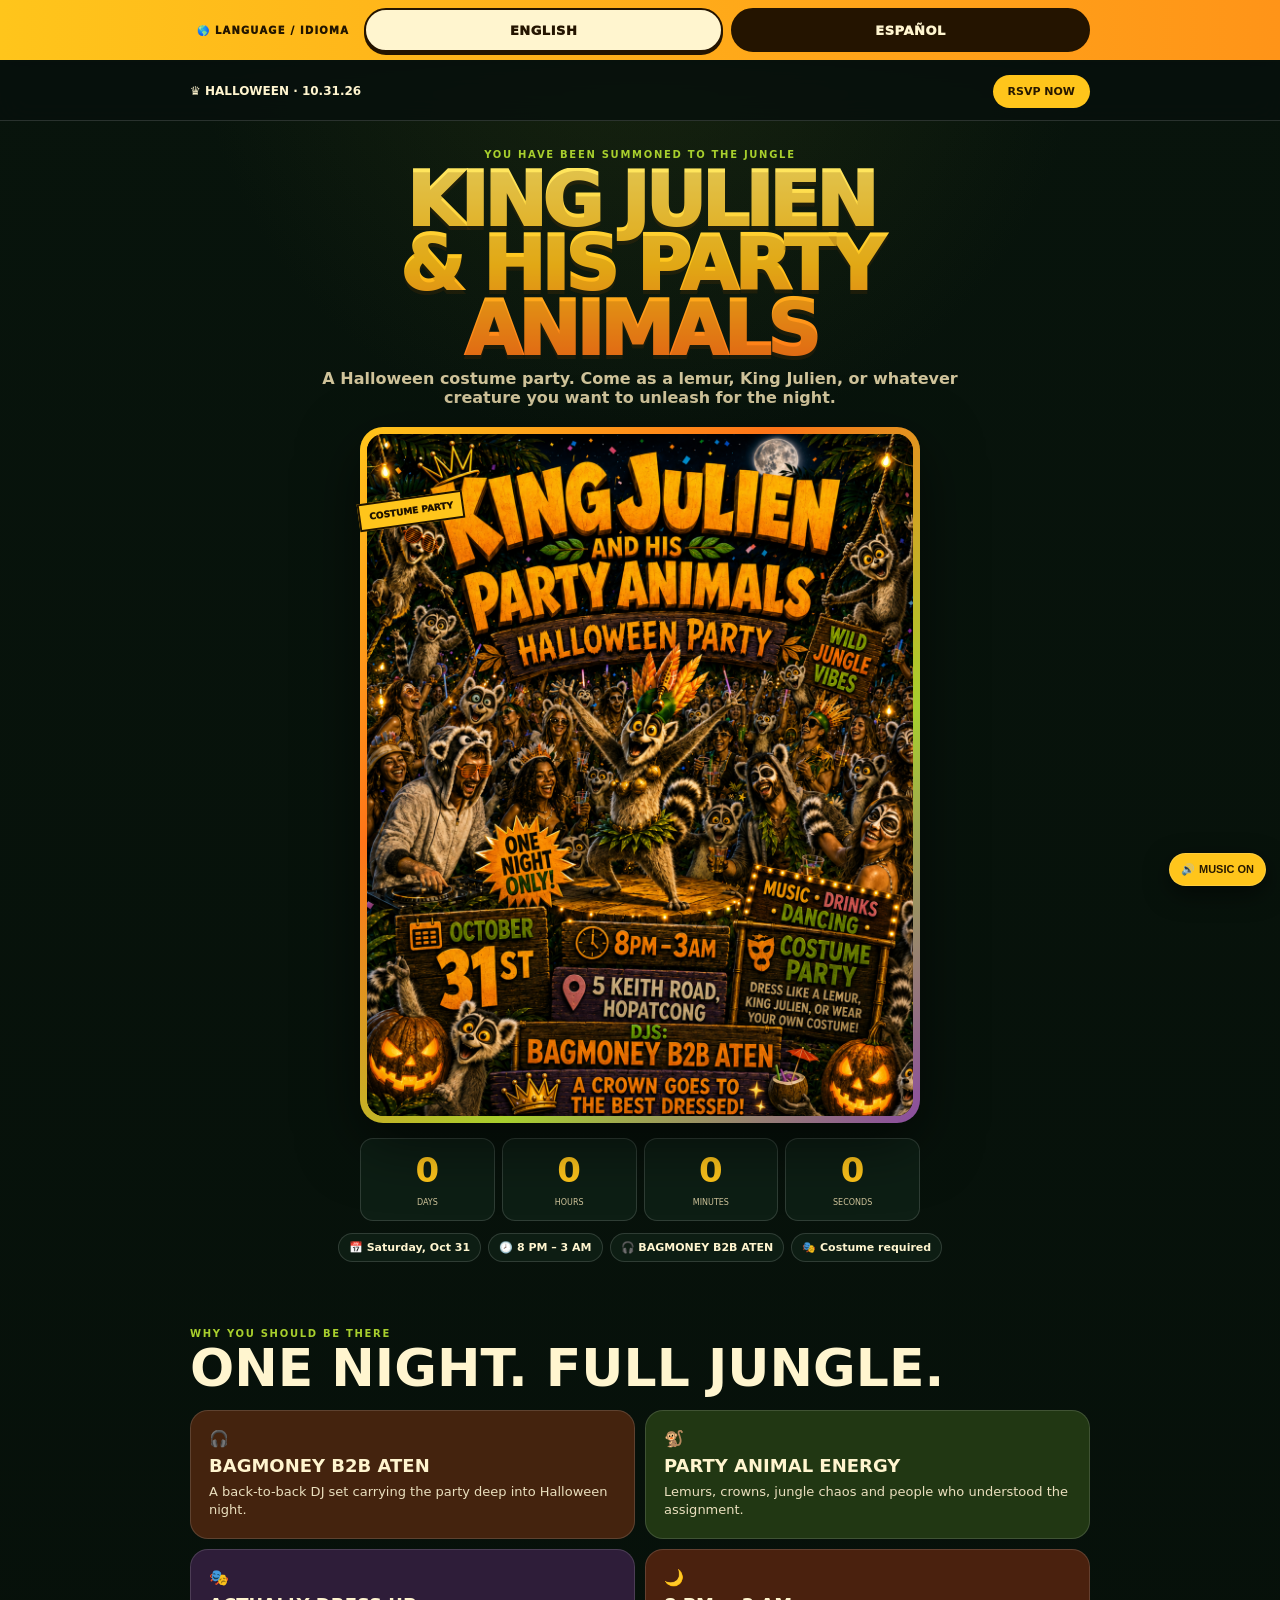
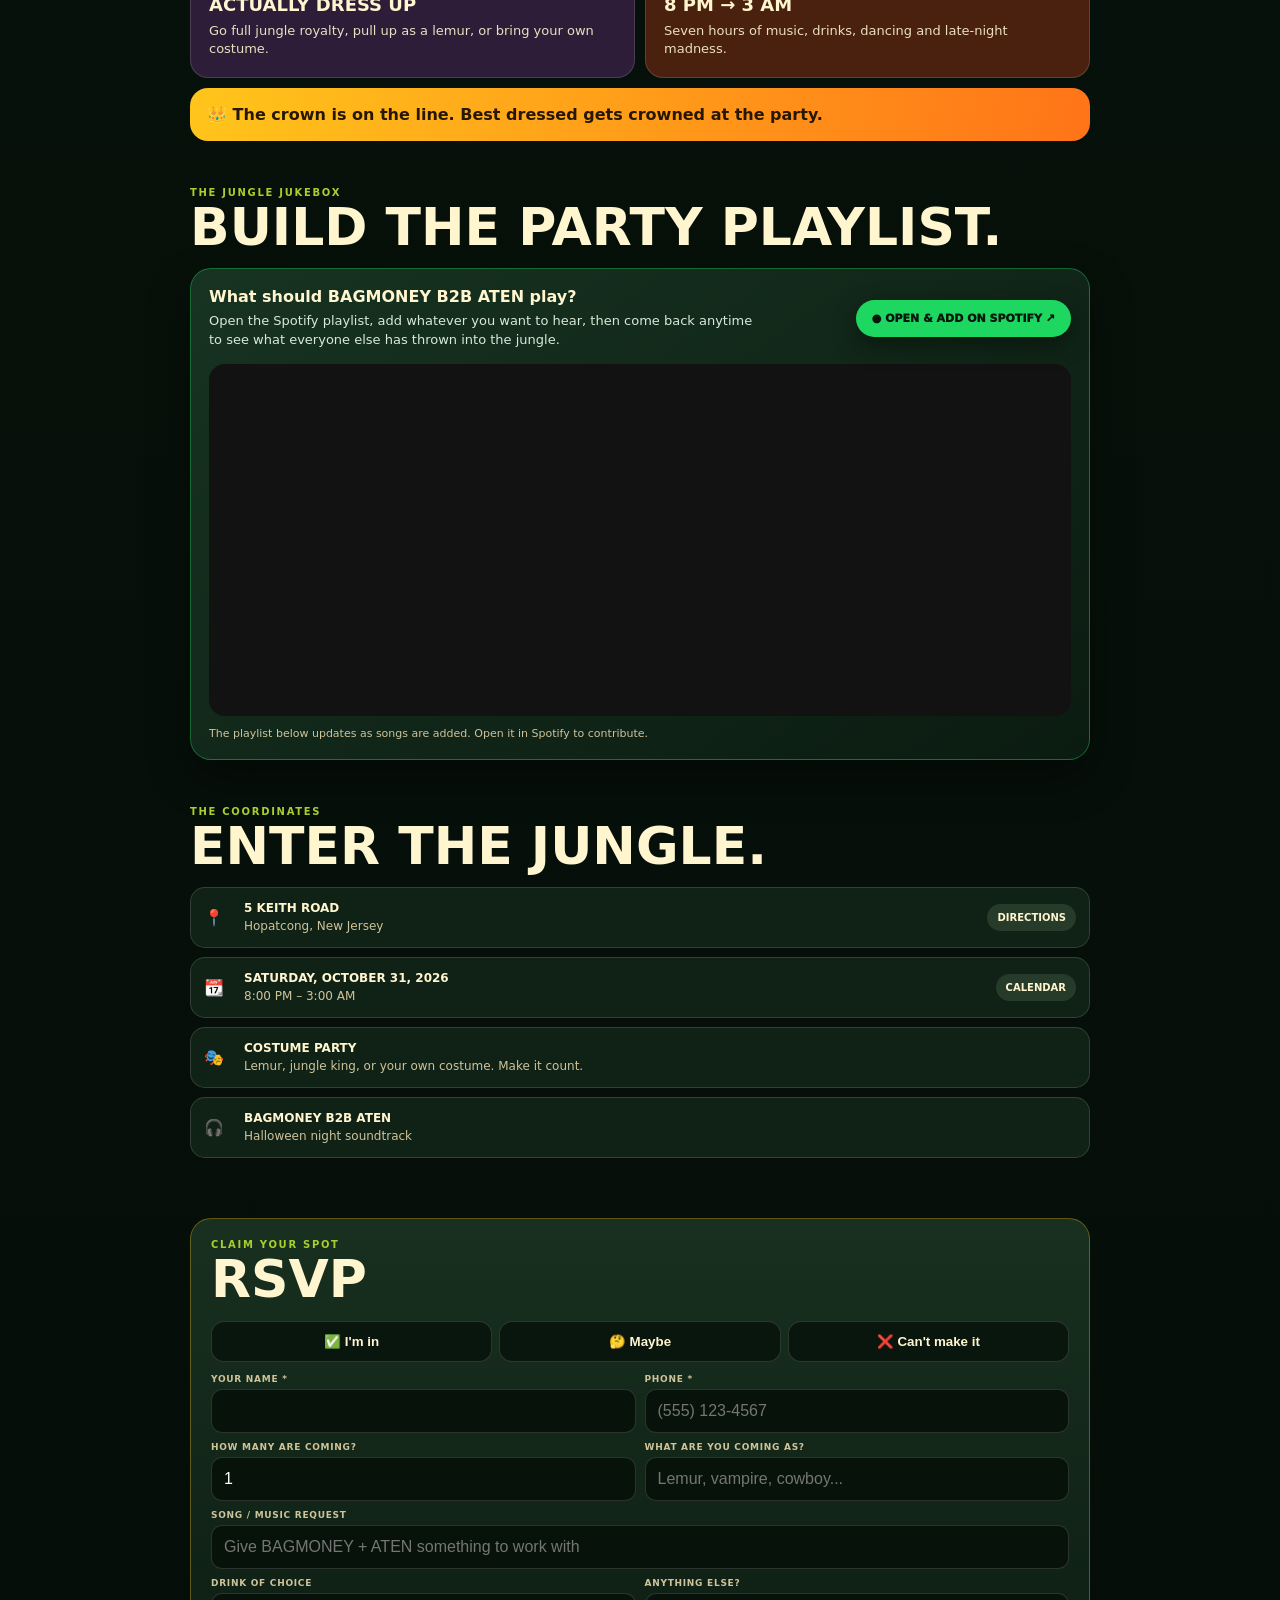
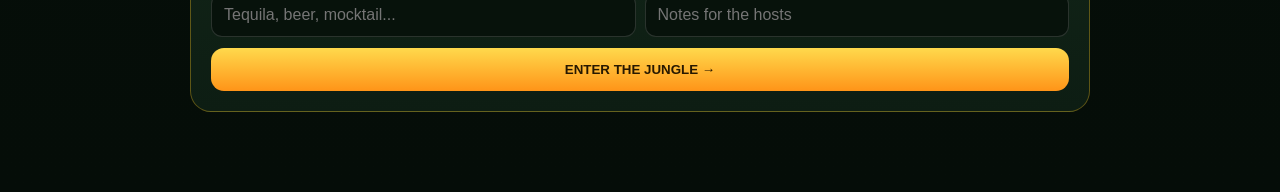
==== commit 65f9aff9: "Add English Spanish language switch to 2026 invite" ====
--- a/2026/index.html
+++ b/2026/index.html
@@ -1,6 +1,6 @@
 <!doctype html><html lang="en"><head><meta charset="utf-8"><meta name="viewport" content="width=device-width,initial-scale=1,viewport-fit=cover"><meta name="theme-color" content="#08140c"><title>King Julien & His Party Animals — Halloween 2026</title><style>
 :root{--bg:#07110c;--panel:#102116;--cream:#fff5cf;--muted:#cfc39a;--gold:#ffc51b;--orange:#ff7418;--lime:#a8cf2d;--line:#ffffff24}*{box-sizing:border-box}html{scroll-behavior:smooth}body{margin:0;background:radial-gradient(circle at 50% 0,#37441655,transparent 28rem),linear-gradient(#08140c,#050d08);color:var(--cream);font-family:Inter,system-ui,-apple-system,Segoe UI,sans-serif}.shell{width:min(900px,calc(100% - 24px));margin:auto}a{color:inherit;text-decoration:none}.top{position:sticky;top:0;z-index:20;background:#07110ddd;backdrop-filter:blur(14px);border-bottom:1px solid var(--line)}.top>div{height:58px;display:flex;align-items:center;justify-content:space-between}.brand,.btn,.submit{text-transform:uppercase;font-weight:900}.brand{font-size:12px}.btn{background:var(--gold);color:#271800;border-radius:999px;padding:10px 15px;font-size:11px}.hero{padding:28px 0 8px;text-align:center}.eyebrow,.kick{font-size:10px;letter-spacing:.17em;text-transform:uppercase;color:var(--lime);font-weight:900}.hero h1{margin:8px auto 8px;max-width:780px;font-size:clamp(39px,8vw,74px);line-height:.87;letter-spacing:-.05em;text-transform:uppercase;font-weight:1000;background:linear-gradient(#ffe65f,#ffc51b,#ff7418);-webkit-background-clip:text;color:transparent;text-shadow:0 4px #6b350033}.sub{max-width:650px;margin:0 auto 20px;color:var(--muted);font-weight:650}.flyerwrap{position:relative;width:min(560px,100%);margin:auto}.frame{padding:7px;background:linear-gradient(135deg,var(--gold),var(--orange),var(--lime),#8b4ca0);border-radius:23px;box-shadow:0 20px 60px #0008}.flyerbtn{display:block;width:100%;border:0;padding:0;background:#000;border-radius:17px;overflow:hidden;cursor:zoom-in}.flyer-img{display:block;width:100%;height:auto;max-width:100%;object-fit:contain;background:#000}.stamp{position:absolute;z-index:2;padding:7px 9px;background:var(--gold);color:#211400;border:2px solid #211400;font-size:9px;font-weight:1000;text-transform:uppercase}.s1{left:-2px;top:10%;transform:rotate(-8deg)}.s2{right:-2px;bottom:12%;transform:rotate(6deg);background:var(--lime)}.count{display:grid;grid-template-columns:repeat(4,1fr);gap:7px;width:min(560px,100%);margin:15px auto 0}.time{padding:11px 4px;background:#102116dd;border:1px solid var(--line);border-radius:13px}.time b{display:block;font-size:clamp(23px,5vw,34px);color:var(--gold)}.time small{font-size:8px;text-transform:uppercase;color:var(--muted)}.pills{display:flex;justify-content:center;gap:7px;flex-wrap:wrap;margin:12px auto}.pill{border:1px solid var(--line);background:#102116cc;padding:7px 10px;border-radius:999px;font-size:11px;font-weight:800}.section{padding:46px 0 0}.section h2{margin:5px 0 16px;font-size:clamp(30px,6vw,52px);line-height:.95;text-transform:uppercase}.cards{display:grid;grid-template-columns:repeat(2,1fr);gap:10px}.card{padding:18px;border:1px solid var(--line);border-radius:18px;background:#15261a}.card:nth-child(1){background:#44230e}.card:nth-child(2){background:#213713}.card:nth-child(3){background:#2e1d39}.card:nth-child(4){background:#4a210e}.card b{display:block;margin:7px 0;text-transform:uppercase;font-size:18px}.card p{margin:0;color:#eadfbe;font-size:13px;line-height:1.42}.crown{margin-top:10px;padding:17px;border-radius:18px;background:linear-gradient(100deg,var(--gold),var(--orange));color:#281700;font-weight:850}.info{display:grid;gap:9px}.row{display:grid;grid-template-columns:30px 1fr auto;gap:10px;align-items:center;padding:13px;border:1px solid var(--line);border-radius:15px;background:var(--panel)}.row b{display:block;text-transform:uppercase;font-size:12px}.row span{font-size:12px;color:var(--muted)}.mini{background:#263b2a;padding:8px 10px;border-radius:999px;font-size:10px;font-weight:900;text-transform:uppercase}.rsvp{margin:14px 0 80px;padding:20px;border:1px solid #ffc51b55;border-radius:21px;background:linear-gradient(#18301f,#0d1d13)}.choices{display:grid;grid-template-columns:repeat(3,1fr);gap:7px;margin:12px 0}.choice{border:1px solid var(--line);border-radius:13px;padding:12px;background:#09160e;color:var(--cream);font-weight:850;cursor:pointer;touch-action:manipulation}.choice[aria-pressed=true]{background:var(--gold);color:#251500}.fields{display:grid;grid-template-columns:1fr 1fr;gap:9px}.field{display:grid;gap:5px}.full{grid-column:1/-1}label{font-size:9px;letter-spacing:.08em;text-transform:uppercase;color:var(--muted);font-weight:900}input{width:100%;border:1px solid var(--line);border-radius:11px;background:#07120b;color:#fff;padding:12px;font-size:16px}.submit{width:100%;margin-top:11px;border:0;border-radius:13px;padding:14px;background:linear-gradient(#ffd94c,#ff9418);color:#271800;cursor:pointer;touch-action:manipulation}.submit:disabled{opacity:.7;cursor:wait}.msg{display:none;margin-top:10px;padding:11px;border-radius:11px;background:#a8cf2d22}.err{background:#ff741822}.modal{display:none;position:fixed;inset:0;z-index:50;background:#000e;padding:15px;place-items:center}.modal.open{display:grid}.modal img{max-width:min(100%,800px);max-height:calc(100vh - 30px);object-fit:contain}.close{position:absolute;right:16px;top:16px;z-index:70;width:46px;height:46px;border:0;border-radius:50%;font-size:24px;font-weight:900;cursor:pointer;pointer-events:auto;touch-action:manipulation}.sticky{display:none;position:fixed;z-index:18;left:12px;right:12px;bottom:12px;padding:13px;border-radius:14px;background:var(--gold);color:#241400;text-align:center;font-weight:1000;text-transform:uppercase}.music-toggle{position:fixed;z-index:19;right:14px;bottom:14px;border:1px solid var(--line);background:#102116e8;color:var(--cream);border-radius:999px;padding:9px 11px;font-size:11px;font-weight:900;cursor:pointer;box-shadow:0 8px 24px #0008}.music-toggle.playing{background:var(--gold);color:#271800}.music-toggle .label{margin-left:4px}.playlist-box{padding:18px;border:1px solid #1ed76066;border-radius:21px;background:linear-gradient(145deg,#173321,#0b1b11);box-shadow:0 18px 45px #0005}.playlist-head{display:flex;gap:14px;align-items:center;justify-content:space-between;flex-wrap:wrap;margin-bottom:14px}.playlist-copy{max-width:560px}.playlist-copy p{margin:6px 0 0;color:#d9e9d9;font-size:13px;line-height:1.45}.spotify-btn{display:inline-flex;align-items:center;justify-content:center;gap:8px;background:#1ed760;color:#06170c;border-radius:999px;padding:12px 16px;font-size:11px;font-weight:1000;text-transform:uppercase;box-shadow:0 8px 24px #0006}.spotify-btn:hover{transform:translateY(-1px)}.playlist-embed{overflow:hidden;border-radius:16px;background:#121212}.playlist-embed iframe{display:block;width:100%;height:352px;border:0}.playlist-note{margin-top:10px;color:var(--muted);font-size:11px;line-height:1.4}@media(max-width:600px){.playlist-head{align-items:stretch}.spotify-btn{width:100%}.playlist-embed iframe{height:420px}}@media(max-width:600px){.music-toggle{bottom:68px;right:12px}}@media(max-width:600px){.fields{grid-template-columns:1fr}.full{grid-column:auto}.cards{grid-template-columns:1fr 1fr}.row{grid-template-columns:28px 1fr}.mini{grid-column:2;justify-self:start}.sticky{display:block}}@media(max-width:420px){.cards,.choices{grid-template-columns:1fr}.hero h1{font-size:13vw}}
-</style></head><body><audio id="bgMusic" src="./Ritmo%20Dengue%20Da%20Bunda%20Batendo%20%5BSped%20Up%5D.mp3?v=1" autoplay loop preload="auto" playsinline></audio><button class="music-toggle" id="musicToggle" type="button" aria-label="Toggle background music">🔊<span class="label">MUSIC</span></button><header class="top"><div class="shell"><a class="brand" href="#top">♛ Halloween · 10.31.26</a><a class="btn" href="#rsvp">RSVP now</a></div></header><main id="top"><section class="hero shell"><div class="eyebrow">You have been summoned to the jungle</div><h1>King Julien<br>& His Party Animals</h1><p class="sub">A Halloween costume party. Come as a lemur, King Julien, or whatever creature you want to unleash for the night.</p><div class="flyerwrap"><span class="stamp s1">Costume party</span><div class="frame"><button class="flyerbtn" id="openFlyer"><img class="flyer-img" src="./2182a21e-299c-4ed2-b8d8-8b8785e38207.png?v=6" alt="King Julien and His Party Animals Halloween party flyer" loading="eager" decoding="async" fetchpriority="high"></button></div></div><div class="count"><div class="time"><b id="days">--</b><small>Days</small></div><div class="time"><b id="hours">--</b><small>Hours</small></div><div class="time"><b id="mins">--</b><small>Minutes</small></div><div class="time"><b id="secs">--</b><small>Seconds</small></div></div><div class="pills"><span class="pill">📅 Saturday, Oct 31</span><span class="pill">🕗 8 PM – 3 AM</span><span class="pill">🎧 BAGMONEY B2B ATEN</span><span class="pill">🎭 Costume required</span></div></section><section class="section shell"><div class="kick">Why you should be there</div><h2>One night. Full jungle.</h2><div class="cards"><div class="card">🎧<b>BAGMONEY B2B ATEN</b><p>A back-to-back DJ set carrying the party deep into Halloween night.</p></div><div class="card">🐒<b>Party animal energy</b><p>Lemurs, crowns, jungle chaos and people who understood the assignment.</p></div><div class="card">🎭<b>Actually dress up</b><p>Go full jungle royalty, pull up as a lemur, or bring your own costume.</p></div><div class="card">🌙<b>8 PM → 3 AM</b><p>Seven hours of music, drinks, dancing and late-night madness.</p></div></div><div class="crown">👑 <strong>The crown is on the line.</strong> Best dressed gets crowned at the party.</div></section><section class="section shell" id="playlist"><div class="kick">The jungle jukebox</div><h2>Build the party playlist.</h2><div class="playlist-box"><div class="playlist-head"><div class="playlist-copy"><strong>What should BAGMONEY B2B ATEN play?</strong><p>Open the Spotify playlist, add whatever you want to hear, then come back anytime to see what everyone else has thrown into the jungle.</p></div><a class="spotify-btn" target="_blank" rel="noopener" href="https://open.spotify.com/playlist/34toxUv09WTfb8yAPMzCrL?si=b4e4798f2b1e4cc1">● Open &amp; add on Spotify ↗</a></div><div class="playlist-embed"><iframe title="King Julien Halloween Spotify playlist" src="https://open.spotify.com/embed/playlist/34toxUv09WTfb8yAPMzCrL?utm_source=generator&amp;theme=0" allow="autoplay; clipboard-write; encrypted-media; fullscreen; picture-in-picture" loading="lazy"></iframe></div><div class="playlist-note">The playlist below updates as songs are added. Open it in Spotify to contribute.</div></div></section><section class="section shell"><div class="kick">The coordinates</div><h2>Enter the jungle.</h2><div class="info"><div class="row"><div>📍</div><div><b>5 Keith Road</b><span>Hopatcong, New Jersey</span></div><a class="mini" target="_blank" href="https://www.google.com/maps?q=5+Keith+Road,+Hopatcong,+NJ">Directions</a></div><div class="row"><div>📆</div><div><b>Saturday, October 31, 2026</b><span>8:00 PM – 3:00 AM</span></div><a class="mini" id="gcal" target="_blank">Calendar</a></div><div class="row"><div>🎭</div><div><b>Costume party</b><span>Lemur, jungle king, or your own costume. Make it count.</span></div></div><div class="row"><div>🎧</div><div><b>BAGMONEY B2B ATEN</b><span>Halloween night soundtrack</span></div></div></div></section><section class="section shell" id="rsvp"><div class="rsvp"><div class="kick">Claim your spot</div><h2>RSVP</h2><div class="choices"><button class="choice" type="button" data-v="Yes">✅ I'm in</button><button class="choice" type="button" data-v="Maybe">🤔 Maybe</button><button class="choice" type="button" data-v="No">❌ Can't make it</button></div><form id="form"><input type="hidden" name="rsvp" id="rv"><input type="hidden" name="notes" id="compiled"><div class="fields"><div class="field"><label>Your name *</label><input name="name" id="name" required minlength="2" maxlength="120" autocomplete="name" autocapitalize="words"></div><div class="field"><label>Phone *</label><input name="phone" id="phone" required type="tel" inputmode="tel" autocomplete="tel" maxlength="30" placeholder="(555) 123-4567"></div><div class="field"><label>How many are coming?</label><input name="guests" id="guests" type="number" inputmode="numeric" min="1" max="20" step="1" value="1"></div><div class="field"><label>What are you coming as?</label><input id="costume" placeholder="Lemur, vampire, cowboy..."></div><div class="field full"><label>Song / music request</label><input name="music" id="music" placeholder="Give BAGMONEY + ATEN something to work with"></div><div class="field"><label>Drink of choice</label><input id="drink" placeholder="Tequila, beer, mocktail..."></div><div class="field"><label>Anything else?</label><input id="extra" placeholder="Notes for the hosts"></div></div><button class="submit" id="submit" type="submit">Enter the jungle →</button><div class="msg" id="ok" role="status" aria-live="polite">You're officially a Party Animal. 🐒👑 See you in the jungle.</div><div class="msg err" id="err" role="alert" aria-live="assertive">Something went wrong. Try again.</div></form></div></section></main><a class="sticky" href="#rsvp">RSVP · Enter the jungle</a><div class="modal" id="modal"><button class="close" id="closeModal" type="button" aria-label="Close flyer">×</button><img class="flyer-img" src="./2182a21e-299c-4ed2-b8d8-8b8785e38207.png?v=6" alt="Halloween party flyer full size" decoding="async"></div><script>
+</style><link rel="stylesheet" href="./i18n.css?v=1"></head><body><audio id="bgMusic" src="./Ritmo%20Dengue%20Da%20Bunda%20Batendo%20%5BSped%20Up%5D.mp3?v=1" autoplay loop preload="auto" playsinline></audio><button class="music-toggle" id="musicToggle" type="button" aria-label="Toggle background music">🔊<span class="label">MUSIC</span></button><div class="sticky-stack"><div class="langbar" role="navigation" aria-label="Language selector"><div class="langbar-inner"><div class="lang-title">🌎 LANGUAGE / IDIOMA</div><button class="lang-btn" id="langEn" type="button" aria-pressed="true">ENGLISH</button><button class="lang-btn" id="langEs" type="button" aria-pressed="false">ESPAÑOL</button></div></div><header class="top"><div class="shell"><a class="brand" href="#top">♛ Halloween · 10.31.26</a><a class="btn" href="#rsvp">RSVP now</a></div></header></div><main id="top"><section class="hero shell"><div class="eyebrow">You have been summoned to the jungle</div><h1>King Julien<br>& His Party Animals</h1><p class="sub">A Halloween costume party. Come as a lemur, King Julien, or whatever creature you want to unleash for the night.</p><div class="flyerwrap"><span class="stamp s1">Costume party</span><div class="frame"><button class="flyerbtn" id="openFlyer"><img class="flyer-img" src="./2182a21e-299c-4ed2-b8d8-8b8785e38207.png?v=6" alt="King Julien and His Party Animals Halloween party flyer" loading="eager" decoding="async" fetchpriority="high"></button></div></div><div class="count"><div class="time"><b id="days">--</b><small>Days</small></div><div class="time"><b id="hours">--</b><small>Hours</small></div><div class="time"><b id="mins">--</b><small>Minutes</small></div><div class="time"><b id="secs">--</b><small>Seconds</small></div></div><div class="pills"><span class="pill">📅 Saturday, Oct 31</span><span class="pill">🕗 8 PM – 3 AM</span><span class="pill">🎧 BAGMONEY B2B ATEN</span><span class="pill">🎭 Costume required</span></div></section><section class="section shell"><div class="kick">Why you should be there</div><h2>One night. Full jungle.</h2><div class="cards"><div class="card">🎧<b>BAGMONEY B2B ATEN</b><p>A back-to-back DJ set carrying the party deep into Halloween night.</p></div><div class="card">🐒<b>Party animal energy</b><p>Lemurs, crowns, jungle chaos and people who understood the assignment.</p></div><div class="card">🎭<b>Actually dress up</b><p>Go full jungle royalty, pull up as a lemur, or bring your own costume.</p></div><div class="card">🌙<b>8 PM → 3 AM</b><p>Seven hours of music, drinks, dancing and late-night madness.</p></div></div><div class="crown">👑 <strong>The crown is on the line.</strong> Best dressed gets crowned at the party.</div></section><section class="section shell" id="playlist"><div class="kick">The jungle jukebox</div><h2>Build the party playlist.</h2><div class="playlist-box"><div class="playlist-head"><div class="playlist-copy"><strong>What should BAGMONEY B2B ATEN play?</strong><p>Open the Spotify playlist, add whatever you want to hear, then come back anytime to see what everyone else has thrown into the jungle.</p></div><a class="spotify-btn" target="_blank" rel="noopener" href="https://open.spotify.com/playlist/34toxUv09WTfb8yAPMzCrL?si=b4e4798f2b1e4cc1">● Open &amp; add on Spotify ↗</a></div><div class="playlist-embed"><iframe title="King Julien Halloween Spotify playlist" src="https://open.spotify.com/embed/playlist/34toxUv09WTfb8yAPMzCrL?utm_source=generator&amp;theme=0" allow="autoplay; clipboard-write; encrypted-media; fullscreen; picture-in-picture" loading="lazy"></iframe></div><div class="playlist-note">The playlist below updates as songs are added. Open it in Spotify to contribute.</div></div></section><section class="section shell"><div class="kick">The coordinates</div><h2>Enter the jungle.</h2><div class="info"><div class="row"><div>📍</div><div><b>5 Keith Road</b><span>Hopatcong, New Jersey</span></div><a class="mini" target="_blank" href="https://www.google.com/maps?q=5+Keith+Road,+Hopatcong,+NJ">Directions</a></div><div class="row"><div>📆</div><div><b>Saturday, October 31, 2026</b><span>8:00 PM – 3:00 AM</span></div><a class="mini" id="gcal" target="_blank">Calendar</a></div><div class="row"><div>🎭</div><div><b>Costume party</b><span>Lemur, jungle king, or your own costume. Make it count.</span></div></div><div class="row"><div>🎧</div><div><b>BAGMONEY B2B ATEN</b><span>Halloween night soundtrack</span></div></div></div></section><section class="section shell" id="rsvp"><div class="rsvp"><div class="kick">Claim your spot</div><h2>RSVP</h2><div class="choices"><button class="choice" type="button" data-v="Yes">✅ I'm in</button><button class="choice" type="button" data-v="Maybe">🤔 Maybe</button><button class="choice" type="button" data-v="No">❌ Can't make it</button></div><form id="form"><input type="hidden" name="rsvp" id="rv"><input type="hidden" name="notes" id="compiled"><div class="fields"><div class="field"><label>Your name *</label><input name="name" id="name" required minlength="2" maxlength="120" autocomplete="name" autocapitalize="words"></div><div class="field"><label>Phone *</label><input name="phone" id="phone" required type="tel" inputmode="tel" autocomplete="tel" maxlength="30" placeholder="(555) 123-4567"></div><div class="field"><label>How many are coming?</label><input name="guests" id="guests" type="number" inputmode="numeric" min="1" max="20" step="1" value="1"></div><div class="field"><label>What are you coming as?</label><input id="costume" placeholder="Lemur, vampire, cowboy..."></div><div class="field full"><label>Song / music request</label><input name="music" id="music" placeholder="Give BAGMONEY + ATEN something to work with"></div><div class="field"><label>Drink of choice</label><input id="drink" placeholder="Tequila, beer, mocktail..."></div><div class="field"><label>Anything else?</label><input id="extra" placeholder="Notes for the hosts"></div></div><button class="submit" id="submit" type="submit">Enter the jungle →</button><div class="msg" id="ok" role="status" aria-live="polite">You're officially a Party Animal. 🐒👑 See you in the jungle.</div><div class="msg err" id="err" role="alert" aria-live="assertive">Something went wrong. Try again.</div></form></div></section></main><a class="sticky" href="#rsvp">RSVP · Enter the jungle</a><div class="modal" id="modal"><button class="close" id="closeModal" type="button" aria-label="Close flyer">×</button><img class="flyer-img" src="./2182a21e-299c-4ed2-b8d8-8b8785e38207.png?v=6" alt="Halloween party flyer full size" decoding="async"></div><script>
 const bgMusic=document.getElementById('bgMusic'),musicToggle=document.getElementById('musicToggle');
 bgMusic.volume=.85;
 let musicWanted=true;
@@ -45,4 +45,4 @@
     setTimeout(()=>{submitEl.disabled=false;if(submitEl.textContent!=='Try again')submitEl.textContent='Enter the jungle →'},1800);
   }
 });
-</script></body></html>+</script><script src="./i18n.js?v=1"></script></body></html>
--- a/2026/i18n.css
+++ b/2026/i18n.css
@@ -0,0 +1 @@
+.langbar{background:linear-gradient(90deg,#ffc51b,#ff9418);color:#221500;border-bottom:2px solid #07110c;padding:8px 12px;box-shadow:0 6px 22px #0008}.langbar-inner{width:min(900px,100%);margin:auto;display:grid;grid-template-columns:auto minmax(120px,1fr) minmax(120px,1fr);gap:8px;align-items:center}.lang-title{font-size:10px;line-height:1.1;font-weight:1000;letter-spacing:.12em;text-transform:uppercase;padding:0 7px}.lang-btn{min-height:44px;border:2px solid #241400;border-radius:999px;background:#241400;color:#fff5cf;font:inherit;font-size:13px;font-weight:1000;letter-spacing:.04em;text-transform:uppercase;cursor:pointer;touch-action:manipulation}.lang-btn[aria-pressed=true]{background:#fff5cf;color:#241400;box-shadow:inset 0 0 0 2px #fff5cf,0 3px 0 #241400}.sticky-stack{position:sticky;top:0;z-index:40}.sticky-stack .top{position:relative;top:auto;z-index:1}@media(max-width:520px){.langbar-inner{grid-template-columns:1fr 1fr}.lang-title{grid-column:1/-1;text-align:center;padding:0 0 2px;font-size:9px}.lang-btn{min-height:42px;font-size:12px}}
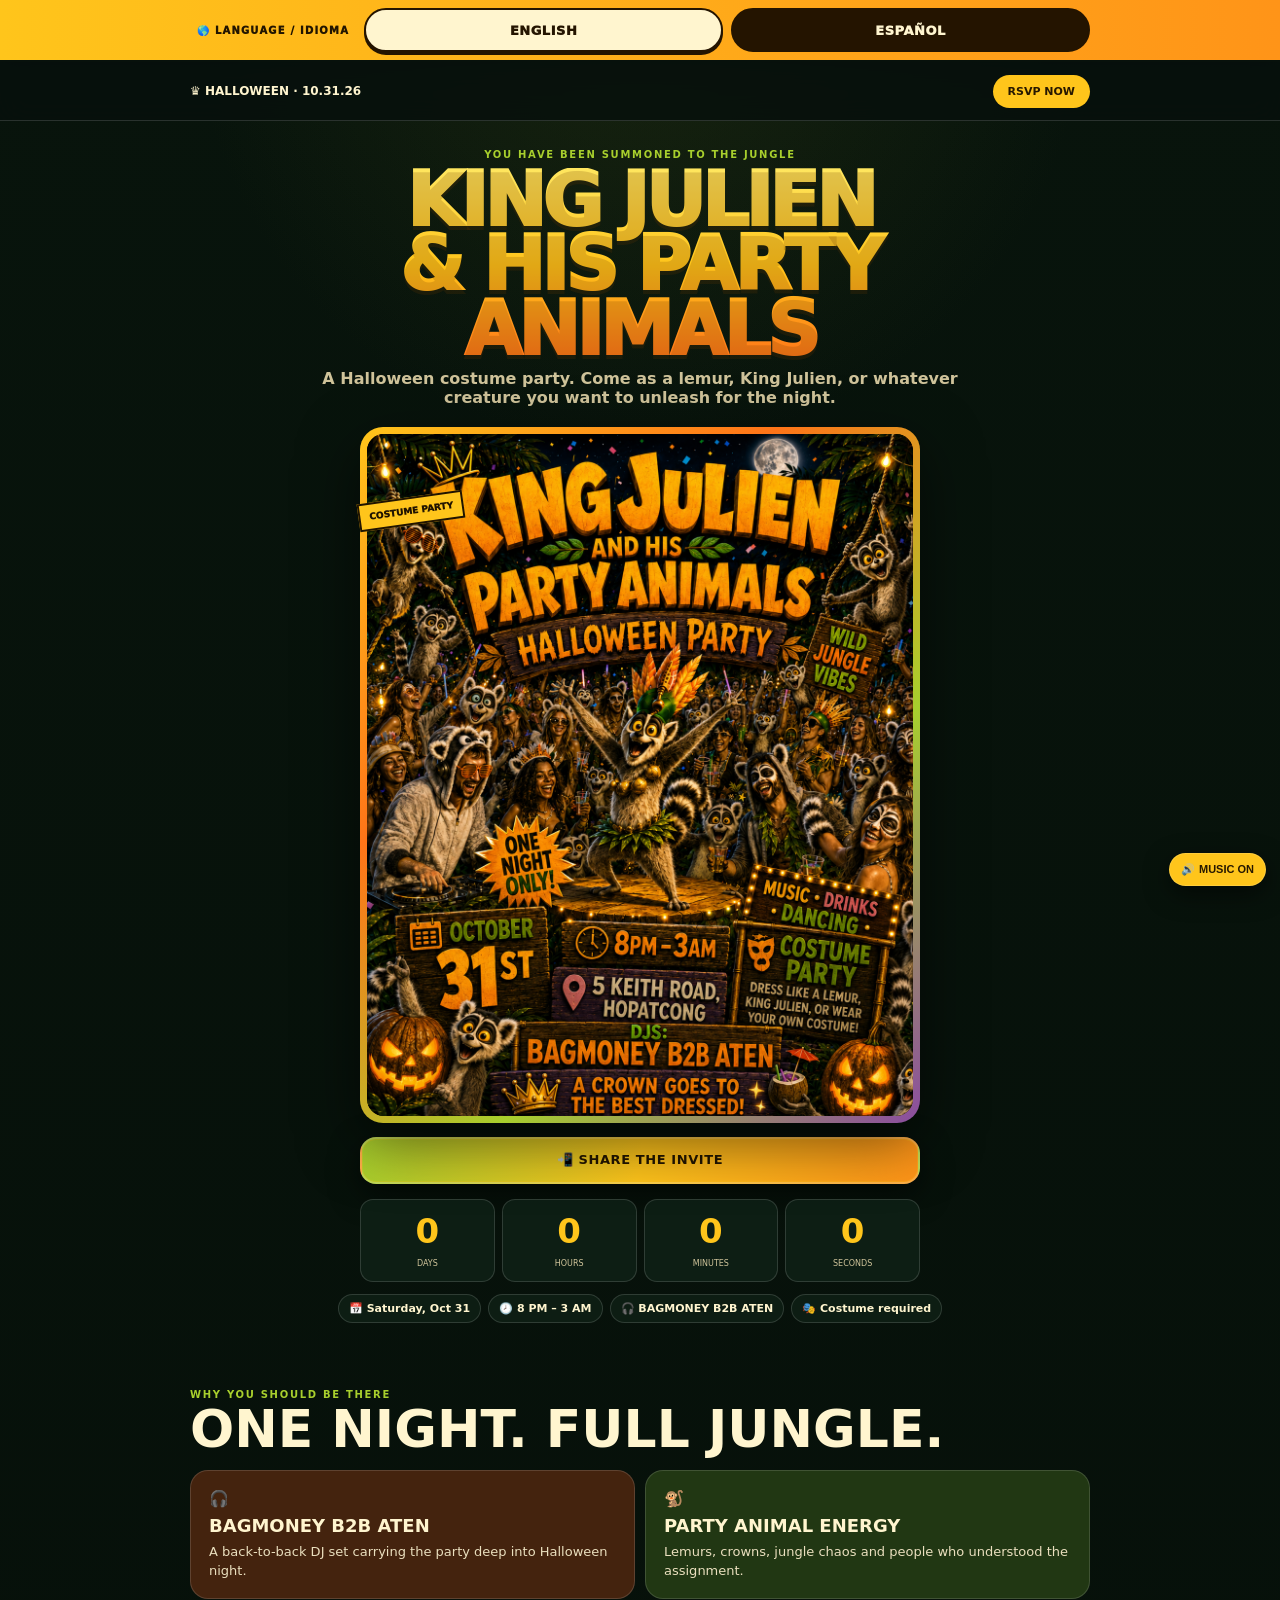
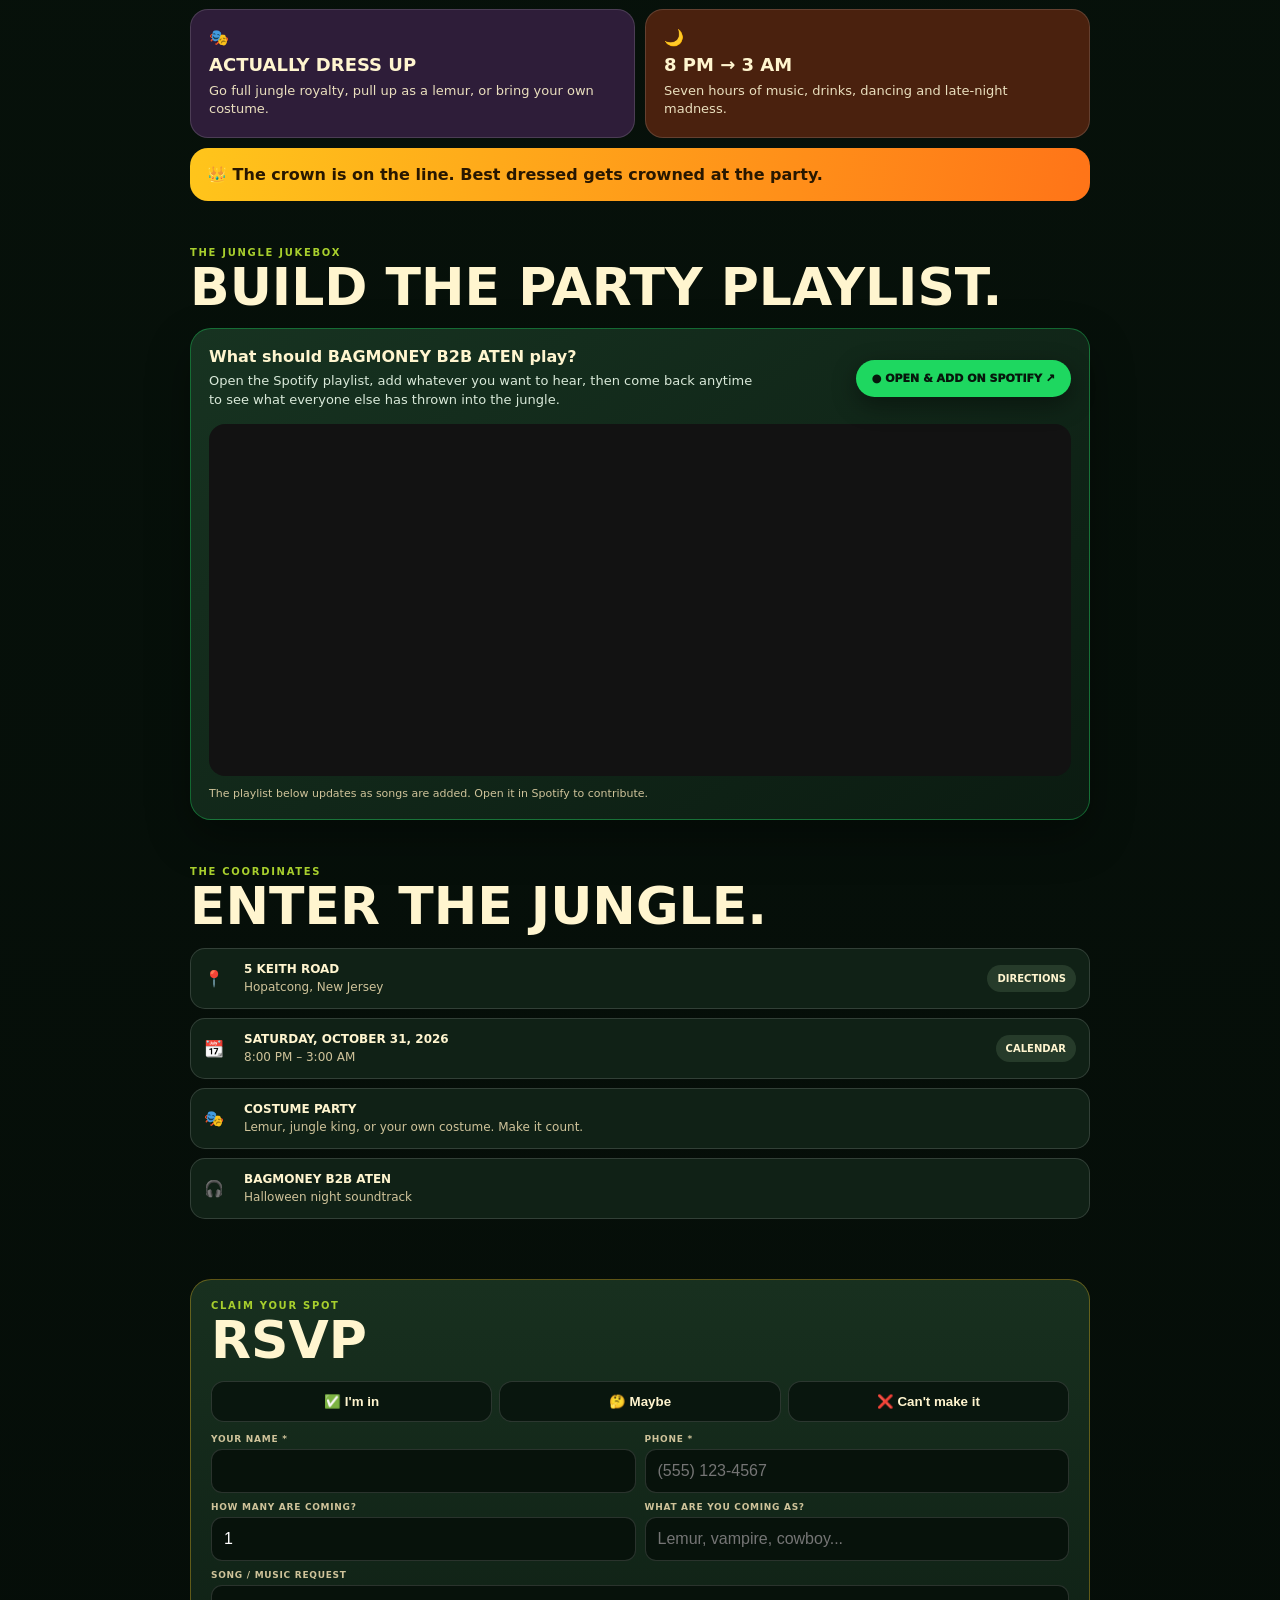
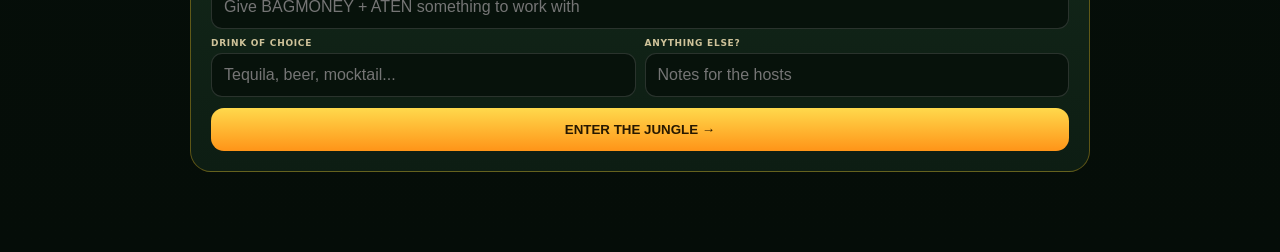
==== commit d29784f6: "Add prominent bilingual share button by flyer" ====
--- a/2026/index.html
+++ b/2026/index.html
@@ -1,6 +1,6 @@
 <!doctype html><html lang="en"><head><meta charset="utf-8"><meta name="viewport" content="width=device-width,initial-scale=1,viewport-fit=cover"><meta name="theme-color" content="#08140c"><title>King Julien & His Party Animals — Halloween 2026</title><style>
 :root{--bg:#07110c;--panel:#102116;--cream:#fff5cf;--muted:#cfc39a;--gold:#ffc51b;--orange:#ff7418;--lime:#a8cf2d;--line:#ffffff24}*{box-sizing:border-box}html{scroll-behavior:smooth}body{margin:0;background:radial-gradient(circle at 50% 0,#37441655,transparent 28rem),linear-gradient(#08140c,#050d08);color:var(--cream);font-family:Inter,system-ui,-apple-system,Segoe UI,sans-serif}.shell{width:min(900px,calc(100% - 24px));margin:auto}a{color:inherit;text-decoration:none}.top{position:sticky;top:0;z-index:20;background:#07110ddd;backdrop-filter:blur(14px);border-bottom:1px solid var(--line)}.top>div{height:58px;display:flex;align-items:center;justify-content:space-between}.brand,.btn,.submit{text-transform:uppercase;font-weight:900}.brand{font-size:12px}.btn{background:var(--gold);color:#271800;border-radius:999px;padding:10px 15px;font-size:11px}.hero{padding:28px 0 8px;text-align:center}.eyebrow,.kick{font-size:10px;letter-spacing:.17em;text-transform:uppercase;color:var(--lime);font-weight:900}.hero h1{margin:8px auto 8px;max-width:780px;font-size:clamp(39px,8vw,74px);line-height:.87;letter-spacing:-.05em;text-transform:uppercase;font-weight:1000;background:linear-gradient(#ffe65f,#ffc51b,#ff7418);-webkit-background-clip:text;color:transparent;text-shadow:0 4px #6b350033}.sub{max-width:650px;margin:0 auto 20px;color:var(--muted);font-weight:650}.flyerwrap{position:relative;width:min(560px,100%);margin:auto}.frame{padding:7px;background:linear-gradient(135deg,var(--gold),var(--orange),var(--lime),#8b4ca0);border-radius:23px;box-shadow:0 20px 60px #0008}.flyerbtn{display:block;width:100%;border:0;padding:0;background:#000;border-radius:17px;overflow:hidden;cursor:zoom-in}.flyer-img{display:block;width:100%;height:auto;max-width:100%;object-fit:contain;background:#000}.stamp{position:absolute;z-index:2;padding:7px 9px;background:var(--gold);color:#211400;border:2px solid #211400;font-size:9px;font-weight:1000;text-transform:uppercase}.s1{left:-2px;top:10%;transform:rotate(-8deg)}.s2{right:-2px;bottom:12%;transform:rotate(6deg);background:var(--lime)}.count{display:grid;grid-template-columns:repeat(4,1fr);gap:7px;width:min(560px,100%);margin:15px auto 0}.time{padding:11px 4px;background:#102116dd;border:1px solid var(--line);border-radius:13px}.time b{display:block;font-size:clamp(23px,5vw,34px);color:var(--gold)}.time small{font-size:8px;text-transform:uppercase;color:var(--muted)}.pills{display:flex;justify-content:center;gap:7px;flex-wrap:wrap;margin:12px auto}.pill{border:1px solid var(--line);background:#102116cc;padding:7px 10px;border-radius:999px;font-size:11px;font-weight:800}.section{padding:46px 0 0}.section h2{margin:5px 0 16px;font-size:clamp(30px,6vw,52px);line-height:.95;text-transform:uppercase}.cards{display:grid;grid-template-columns:repeat(2,1fr);gap:10px}.card{padding:18px;border:1px solid var(--line);border-radius:18px;background:#15261a}.card:nth-child(1){background:#44230e}.card:nth-child(2){background:#213713}.card:nth-child(3){background:#2e1d39}.card:nth-child(4){background:#4a210e}.card b{display:block;margin:7px 0;text-transform:uppercase;font-size:18px}.card p{margin:0;color:#eadfbe;font-size:13px;line-height:1.42}.crown{margin-top:10px;padding:17px;border-radius:18px;background:linear-gradient(100deg,var(--gold),var(--orange));color:#281700;font-weight:850}.info{display:grid;gap:9px}.row{display:grid;grid-template-columns:30px 1fr auto;gap:10px;align-items:center;padding:13px;border:1px solid var(--line);border-radius:15px;background:var(--panel)}.row b{display:block;text-transform:uppercase;font-size:12px}.row span{font-size:12px;color:var(--muted)}.mini{background:#263b2a;padding:8px 10px;border-radius:999px;font-size:10px;font-weight:900;text-transform:uppercase}.rsvp{margin:14px 0 80px;padding:20px;border:1px solid #ffc51b55;border-radius:21px;background:linear-gradient(#18301f,#0d1d13)}.choices{display:grid;grid-template-columns:repeat(3,1fr);gap:7px;margin:12px 0}.choice{border:1px solid var(--line);border-radius:13px;padding:12px;background:#09160e;color:var(--cream);font-weight:850;cursor:pointer;touch-action:manipulation}.choice[aria-pressed=true]{background:var(--gold);color:#251500}.fields{display:grid;grid-template-columns:1fr 1fr;gap:9px}.field{display:grid;gap:5px}.full{grid-column:1/-1}label{font-size:9px;letter-spacing:.08em;text-transform:uppercase;color:var(--muted);font-weight:900}input{width:100%;border:1px solid var(--line);border-radius:11px;background:#07120b;color:#fff;padding:12px;font-size:16px}.submit{width:100%;margin-top:11px;border:0;border-radius:13px;padding:14px;background:linear-gradient(#ffd94c,#ff9418);color:#271800;cursor:pointer;touch-action:manipulation}.submit:disabled{opacity:.7;cursor:wait}.msg{display:none;margin-top:10px;padding:11px;border-radius:11px;background:#a8cf2d22}.err{background:#ff741822}.modal{display:none;position:fixed;inset:0;z-index:50;background:#000e;padding:15px;place-items:center}.modal.open{display:grid}.modal img{max-width:min(100%,800px);max-height:calc(100vh - 30px);object-fit:contain}.close{position:absolute;right:16px;top:16px;z-index:70;width:46px;height:46px;border:0;border-radius:50%;font-size:24px;font-weight:900;cursor:pointer;pointer-events:auto;touch-action:manipulation}.sticky{display:none;position:fixed;z-index:18;left:12px;right:12px;bottom:12px;padding:13px;border-radius:14px;background:var(--gold);color:#241400;text-align:center;font-weight:1000;text-transform:uppercase}.music-toggle{position:fixed;z-index:19;right:14px;bottom:14px;border:1px solid var(--line);background:#102116e8;color:var(--cream);border-radius:999px;padding:9px 11px;font-size:11px;font-weight:900;cursor:pointer;box-shadow:0 8px 24px #0008}.music-toggle.playing{background:var(--gold);color:#271800}.music-toggle .label{margin-left:4px}.playlist-box{padding:18px;border:1px solid #1ed76066;border-radius:21px;background:linear-gradient(145deg,#173321,#0b1b11);box-shadow:0 18px 45px #0005}.playlist-head{display:flex;gap:14px;align-items:center;justify-content:space-between;flex-wrap:wrap;margin-bottom:14px}.playlist-copy{max-width:560px}.playlist-copy p{margin:6px 0 0;color:#d9e9d9;font-size:13px;line-height:1.45}.spotify-btn{display:inline-flex;align-items:center;justify-content:center;gap:8px;background:#1ed760;color:#06170c;border-radius:999px;padding:12px 16px;font-size:11px;font-weight:1000;text-transform:uppercase;box-shadow:0 8px 24px #0006}.spotify-btn:hover{transform:translateY(-1px)}.playlist-embed{overflow:hidden;border-radius:16px;background:#121212}.playlist-embed iframe{display:block;width:100%;height:352px;border:0}.playlist-note{margin-top:10px;color:var(--muted);font-size:11px;line-height:1.4}@media(max-width:600px){.playlist-head{align-items:stretch}.spotify-btn{width:100%}.playlist-embed iframe{height:420px}}@media(max-width:600px){.music-toggle{bottom:68px;right:12px}}@media(max-width:600px){.fields{grid-template-columns:1fr}.full{grid-column:auto}.cards{grid-template-columns:1fr 1fr}.row{grid-template-columns:28px 1fr}.mini{grid-column:2;justify-self:start}.sticky{display:block}}@media(max-width:420px){.cards,.choices{grid-template-columns:1fr}.hero h1{font-size:13vw}}
-</style><link rel="stylesheet" href="./i18n.css?v=1"></head><body><audio id="bgMusic" src="./Ritmo%20Dengue%20Da%20Bunda%20Batendo%20%5BSped%20Up%5D.mp3?v=1" autoplay loop preload="auto" playsinline></audio><button class="music-toggle" id="musicToggle" type="button" aria-label="Toggle background music">🔊<span class="label">MUSIC</span></button><div class="sticky-stack"><div class="langbar" role="navigation" aria-label="Language selector"><div class="langbar-inner"><div class="lang-title">🌎 LANGUAGE / IDIOMA</div><button class="lang-btn" id="langEn" type="button" aria-pressed="true">ENGLISH</button><button class="lang-btn" id="langEs" type="button" aria-pressed="false">ESPAÑOL</button></div></div><header class="top"><div class="shell"><a class="brand" href="#top">♛ Halloween · 10.31.26</a><a class="btn" href="#rsvp">RSVP now</a></div></header></div><main id="top"><section class="hero shell"><div class="eyebrow">You have been summoned to the jungle</div><h1>King Julien<br>& His Party Animals</h1><p class="sub">A Halloween costume party. Come as a lemur, King Julien, or whatever creature you want to unleash for the night.</p><div class="flyerwrap"><span class="stamp s1">Costume party</span><div class="frame"><button class="flyerbtn" id="openFlyer"><img class="flyer-img" src="./2182a21e-299c-4ed2-b8d8-8b8785e38207.png?v=6" alt="King Julien and His Party Animals Halloween party flyer" loading="eager" decoding="async" fetchpriority="high"></button></div></div><div class="count"><div class="time"><b id="days">--</b><small>Days</small></div><div class="time"><b id="hours">--</b><small>Hours</small></div><div class="time"><b id="mins">--</b><small>Minutes</small></div><div class="time"><b id="secs">--</b><small>Seconds</small></div></div><div class="pills"><span class="pill">📅 Saturday, Oct 31</span><span class="pill">🕗 8 PM – 3 AM</span><span class="pill">🎧 BAGMONEY B2B ATEN</span><span class="pill">🎭 Costume required</span></div></section><section class="section shell"><div class="kick">Why you should be there</div><h2>One night. Full jungle.</h2><div class="cards"><div class="card">🎧<b>BAGMONEY B2B ATEN</b><p>A back-to-back DJ set carrying the party deep into Halloween night.</p></div><div class="card">🐒<b>Party animal energy</b><p>Lemurs, crowns, jungle chaos and people who understood the assignment.</p></div><div class="card">🎭<b>Actually dress up</b><p>Go full jungle royalty, pull up as a lemur, or bring your own costume.</p></div><div class="card">🌙<b>8 PM → 3 AM</b><p>Seven hours of music, drinks, dancing and late-night madness.</p></div></div><div class="crown">👑 <strong>The crown is on the line.</strong> Best dressed gets crowned at the party.</div></section><section class="section shell" id="playlist"><div class="kick">The jungle jukebox</div><h2>Build the party playlist.</h2><div class="playlist-box"><div class="playlist-head"><div class="playlist-copy"><strong>What should BAGMONEY B2B ATEN play?</strong><p>Open the Spotify playlist, add whatever you want to hear, then come back anytime to see what everyone else has thrown into the jungle.</p></div><a class="spotify-btn" target="_blank" rel="noopener" href="https://open.spotify.com/playlist/34toxUv09WTfb8yAPMzCrL?si=b4e4798f2b1e4cc1">● Open &amp; add on Spotify ↗</a></div><div class="playlist-embed"><iframe title="King Julien Halloween Spotify playlist" src="https://open.spotify.com/embed/playlist/34toxUv09WTfb8yAPMzCrL?utm_source=generator&amp;theme=0" allow="autoplay; clipboard-write; encrypted-media; fullscreen; picture-in-picture" loading="lazy"></iframe></div><div class="playlist-note">The playlist below updates as songs are added. Open it in Spotify to contribute.</div></div></section><section class="section shell"><div class="kick">The coordinates</div><h2>Enter the jungle.</h2><div class="info"><div class="row"><div>📍</div><div><b>5 Keith Road</b><span>Hopatcong, New Jersey</span></div><a class="mini" target="_blank" href="https://www.google.com/maps?q=5+Keith+Road,+Hopatcong,+NJ">Directions</a></div><div class="row"><div>📆</div><div><b>Saturday, October 31, 2026</b><span>8:00 PM – 3:00 AM</span></div><a class="mini" id="gcal" target="_blank">Calendar</a></div><div class="row"><div>🎭</div><div><b>Costume party</b><span>Lemur, jungle king, or your own costume. Make it count.</span></div></div><div class="row"><div>🎧</div><div><b>BAGMONEY B2B ATEN</b><span>Halloween night soundtrack</span></div></div></div></section><section class="section shell" id="rsvp"><div class="rsvp"><div class="kick">Claim your spot</div><h2>RSVP</h2><div class="choices"><button class="choice" type="button" data-v="Yes">✅ I'm in</button><button class="choice" type="button" data-v="Maybe">🤔 Maybe</button><button class="choice" type="button" data-v="No">❌ Can't make it</button></div><form id="form"><input type="hidden" name="rsvp" id="rv"><input type="hidden" name="notes" id="compiled"><div class="fields"><div class="field"><label>Your name *</label><input name="name" id="name" required minlength="2" maxlength="120" autocomplete="name" autocapitalize="words"></div><div class="field"><label>Phone *</label><input name="phone" id="phone" required type="tel" inputmode="tel" autocomplete="tel" maxlength="30" placeholder="(555) 123-4567"></div><div class="field"><label>How many are coming?</label><input name="guests" id="guests" type="number" inputmode="numeric" min="1" max="20" step="1" value="1"></div><div class="field"><label>What are you coming as?</label><input id="costume" placeholder="Lemur, vampire, cowboy..."></div><div class="field full"><label>Song / music request</label><input name="music" id="music" placeholder="Give BAGMONEY + ATEN something to work with"></div><div class="field"><label>Drink of choice</label><input id="drink" placeholder="Tequila, beer, mocktail..."></div><div class="field"><label>Anything else?</label><input id="extra" placeholder="Notes for the hosts"></div></div><button class="submit" id="submit" type="submit">Enter the jungle →</button><div class="msg" id="ok" role="status" aria-live="polite">You're officially a Party Animal. 🐒👑 See you in the jungle.</div><div class="msg err" id="err" role="alert" aria-live="assertive">Something went wrong. Try again.</div></form></div></section></main><a class="sticky" href="#rsvp">RSVP · Enter the jungle</a><div class="modal" id="modal"><button class="close" id="closeModal" type="button" aria-label="Close flyer">×</button><img class="flyer-img" src="./2182a21e-299c-4ed2-b8d8-8b8785e38207.png?v=6" alt="Halloween party flyer full size" decoding="async"></div><script>
+</style><link rel="stylesheet" href="./i18n.css?v=1"><link rel="stylesheet" href="./confirm.css?v=1"><link rel="stylesheet" href="./hero-share.css?v=1"></head><body><audio id="bgMusic" src="./Ritmo%20Dengue%20Da%20Bunda%20Batendo%20%5BSped%20Up%5D.mp3?v=1" autoplay loop preload="auto" playsinline></audio><button class="music-toggle" id="musicToggle" type="button" aria-label="Toggle background music">🔊<span class="label">MUSIC</span></button><div class="sticky-stack"><div class="langbar" role="navigation" aria-label="Language selector"><div class="langbar-inner"><div class="lang-title">🌎 LANGUAGE / IDIOMA</div><button class="lang-btn" id="langEn" type="button" aria-pressed="true">ENGLISH</button><button class="lang-btn" id="langEs" type="button" aria-pressed="false">ESPAÑOL</button></div></div><header class="top"><div class="shell"><a class="brand" href="#top">♛ Halloween · 10.31.26</a><a class="btn" href="#rsvp">RSVP now</a></div></header></div><main id="top"><section class="hero shell"><div class="eyebrow">You have been summoned to the jungle</div><h1>King Julien<br>& His Party Animals</h1><p class="sub">A Halloween costume party. Come as a lemur, King Julien, or whatever creature you want to unleash for the night.</p><div class="flyerwrap"><span class="stamp s1">Costume party</span><div class="frame"><button class="flyerbtn" id="openFlyer"><img class="flyer-img" src="./2182a21e-299c-4ed2-b8d8-8b8785e38207.png?v=6" alt="King Julien and His Party Animals Halloween party flyer" loading="eager" decoding="async" fetchpriority="high"></button></div></div><div class="hero-share-wrap"><button class="hero-share-btn" id="heroShare" type="button">📲 SHARE THE INVITE</button></div><div class="count"><div class="time"><b id="days">--</b><small>Days</small></div><div class="time"><b id="hours">--</b><small>Hours</small></div><div class="time"><b id="mins">--</b><small>Minutes</small></div><div class="time"><b id="secs">--</b><small>Seconds</small></div></div><div class="pills"><span class="pill">📅 Saturday, Oct 31</span><span class="pill">🕗 8 PM – 3 AM</span><span class="pill">🎧 BAGMONEY B2B ATEN</span><span class="pill">🎭 Costume required</span></div></section><section class="section shell"><div class="kick">Why you should be there</div><h2>One night. Full jungle.</h2><div class="cards"><div class="card">🎧<b>BAGMONEY B2B ATEN</b><p>A back-to-back DJ set carrying the party deep into Halloween night.</p></div><div class="card">🐒<b>Party animal energy</b><p>Lemurs, crowns, jungle chaos and people who understood the assignment.</p></div><div class="card">🎭<b>Actually dress up</b><p>Go full jungle royalty, pull up as a lemur, or bring your own costume.</p></div><div class="card">🌙<b>8 PM → 3 AM</b><p>Seven hours of music, drinks, dancing and late-night madness.</p></div></div><div class="crown">👑 <strong>The crown is on the line.</strong> Best dressed gets crowned at the party.</div></section><section class="section shell" id="playlist"><div class="kick">The jungle jukebox</div><h2>Build the party playlist.</h2><div class="playlist-box"><div class="playlist-head"><div class="playlist-copy"><strong>What should BAGMONEY B2B ATEN play?</strong><p>Open the Spotify playlist, add whatever you want to hear, then come back anytime to see what everyone else has thrown into the jungle.</p></div><a class="spotify-btn" target="_blank" rel="noopener" href="https://open.spotify.com/playlist/34toxUv09WTfb8yAPMzCrL?si=b4e4798f2b1e4cc1">● Open &amp; add on Spotify ↗</a></div><div class="playlist-embed"><iframe title="King Julien Halloween Spotify playlist" src="https://open.spotify.com/embed/playlist/34toxUv09WTfb8yAPMzCrL?utm_source=generator&amp;theme=0" allow="autoplay; clipboard-write; encrypted-media; fullscreen; picture-in-picture" loading="lazy"></iframe></div><div class="playlist-note">The playlist below updates as songs are added. Open it in Spotify to contribute.</div></div></section><section class="section shell"><div class="kick">The coordinates</div><h2>Enter the jungle.</h2><div class="info"><div class="row"><div>📍</div><div><b>5 Keith Road</b><span>Hopatcong, New Jersey</span></div><a class="mini" target="_blank" href="https://www.google.com/maps?q=5+Keith+Road,+Hopatcong,+NJ">Directions</a></div><div class="row"><div>📆</div><div><b>Saturday, October 31, 2026</b><span>8:00 PM – 3:00 AM</span></div><a class="mini" id="gcal" target="_blank">Calendar</a></div><div class="row"><div>🎭</div><div><b>Costume party</b><span>Lemur, jungle king, or your own costume. Make it count.</span></div></div><div class="row"><div>🎧</div><div><b>BAGMONEY B2B ATEN</b><span>Halloween night soundtrack</span></div></div></div></section><section class="section shell" id="rsvp"><div class="rsvp"><div class="kick">Claim your spot</div><h2>RSVP</h2><div class="choices"><button class="choice" type="button" data-v="Yes">✅ I'm in</button><button class="choice" type="button" data-v="Maybe">🤔 Maybe</button><button class="choice" type="button" data-v="No">❌ Can't make it</button></div><form id="form"><input type="hidden" name="rsvp" id="rv"><input type="hidden" name="notes" id="compiled"><div class="fields"><div class="field"><label>Your name *</label><input name="name" id="name" required minlength="2" maxlength="120" autocomplete="name" autocapitalize="words"></div><div class="field"><label>Phone *</label><input name="phone" id="phone" required type="tel" inputmode="tel" autocomplete="tel" maxlength="30" placeholder="(555) 123-4567"></div><div class="field"><label>How many are coming?</label><input name="guests" id="guests" type="number" inputmode="numeric" min="1" max="20" step="1" value="1"></div><div class="field"><label>What are you coming as?</label><input id="costume" placeholder="Lemur, vampire, cowboy..."></div><div class="field full"><label>Song / music request</label><input name="music" id="music" placeholder="Give BAGMONEY + ATEN something to work with"></div><div class="field"><label>Drink of choice</label><input id="drink" placeholder="Tequila, beer, mocktail..."></div><div class="field"><label>Anything else?</label><input id="extra" placeholder="Notes for the hosts"></div></div><button class="submit" id="submit" type="submit">Enter the jungle →</button><div class="msg" id="ok" role="status" aria-live="polite">You're officially a Party Animal. 🐒👑 See you in the jungle.</div><div class="msg err" id="err" role="alert" aria-live="assertive">Something went wrong. Try again.</div></form></div></section></main><a class="sticky" href="#rsvp">RSVP · Enter the jungle</a><div class="modal" id="modal"><button class="close" id="closeModal" type="button" aria-label="Close flyer">×</button><img class="flyer-img" src="./2182a21e-299c-4ed2-b8d8-8b8785e38207.png?v=6" alt="Halloween party flyer full size" decoding="async"></div><div class="confirm-overlay" id="rsvpConfirm" role="dialog" aria-modal="true" aria-labelledby="confirmTitle" aria-describedby="confirmText"><div class="confirm-card"><button class="confirm-x" id="confirmX" type="button" aria-label="Close">×</button><div class="confirm-emoji" id="confirmEmoji">🐒🎉</div><h3 id="confirmTitle">You're in!</h3><p id="confirmText">Can't wait to party with you. Bring friends — share the invite.</p><div class="confirm-actions"><button class="confirm-share" id="confirmShare" type="button">📲 Share the invite</button><button class="confirm-copy" id="confirmCopy" type="button">🔗 Copy link</button><button class="confirm-copy confirm-done" id="confirmDone" type="button">Done</button></div></div></div><script>
 const bgMusic=document.getElementById('bgMusic'),musicToggle=document.getElementById('musicToggle');
 bgMusic.volume=.85;
 let musicWanted=true;
@@ -33,9 +33,8 @@
     const r=await fetch(ENDPOINT,{method:'POST',body:new URLSearchParams(payload),mode:'cors',credentials:'omit',signal:controller?.signal});
     const j=await r.json().catch(()=>({}));
     if(!r.ok||!j.ok)throw Error(j.error||`HTTP ${r.status}`);
-    formEl.reset();rvEl.value='';document.querySelectorAll('.choice').forEach(x=>x.setAttribute('aria-pressed','false'));
-    okEl.textContent=`You're officially a Party Animal. 🐒👑 RSVP saved${j.id?' · '+j.id:''}.`;
-    okEl.style.display='block';okEl.scrollIntoView({behavior:'smooth',block:'nearest'});submitEl.textContent='RSVP’d! 🎉';
+    const submittedStatus=rvEl.value||'Maybe';formEl.reset();rvEl.value='';document.querySelectorAll('.choice').forEach(x=>x.setAttribute('aria-pressed','false'));
+    okEl.style.display='none';submitEl.textContent='RSVP’d! 🎉';window.showRsvpConfirmation?.(submittedStatus);
   }catch(x){
     console.error('RSVP submit failed',x);
     showFormError(x?.name==='AbortError'?'The RSVP request timed out. Check your connection and try again.':(x?.message&&x.message!=='Failed to fetch'?x.message:'Could not save your RSVP. Check your connection and try again.'));
@@ -45,4 +44,4 @@
     setTimeout(()=>{submitEl.disabled=false;if(submitEl.textContent!=='Try again')submitEl.textContent='Enter the jungle →'},1800);
   }
 });
-</script><script src="./i18n.js?v=1"></script></body></html>+</script><script src="./i18n.js?v=1"></script><script src="./confirm.js?v=1"></script><script src="./hero-share.js?v=1"></script></body></html>
--- a/2026/confirm.css
+++ b/2026/confirm.css
@@ -0,0 +1 @@
+.confirm-overlay{display:none;position:fixed;inset:0;z-index:120;background:#000d;padding:18px;place-items:center;backdrop-filter:blur(8px)}.confirm-overlay.open{display:grid}.confirm-card{position:relative;width:min(520px,100%);background:linear-gradient(160deg,#18301f,#0b1a11);border:2px solid #ffc51b88;border-radius:26px;padding:30px 24px 24px;text-align:center;box-shadow:0 28px 90px #000c}.confirm-emoji{font-size:46px;line-height:1;margin-bottom:10px}.confirm-card h3{margin:0 36px 10px;font-size:clamp(30px,7vw,46px);line-height:.95;text-transform:uppercase;color:#fff5cf}.confirm-card p{margin:0 auto 22px;max-width:410px;color:#ddd2ad;font-size:16px;line-height:1.45}.confirm-actions{display:grid;grid-template-columns:1fr 1fr;gap:9px}.confirm-share,.confirm-copy{min-height:50px;border:0;border-radius:14px;font:inherit;font-weight:1000;text-transform:uppercase;cursor:pointer;touch-action:manipulation}.confirm-share{grid-column:1/-1;background:linear-gradient(#ffd94c,#ff9418);color:#271800}.confirm-copy{background:#213713;color:#fff5cf;border:1px solid #ffffff24}.confirm-done{background:#0a160e;color:#fff5cf;border:1px solid #ffffff24}.confirm-x{position:absolute;right:14px;top:14px;width:42px;height:42px;border:0;border-radius:50%;background:#fff5cf;color:#221500;font-size:24px;font-weight:1000;cursor:pointer;touch-action:manipulation}@media(max-width:440px){.confirm-card{padding:28px 18px 18px}.confirm-actions{grid-template-columns:1fr}.confirm-share{grid-column:auto}.confirm-card p{font-size:15px}}
--- a/2026/hero-share.css
+++ b/2026/hero-share.css
@@ -0,0 +1 @@
+.hero-share-wrap{width:min(560px,100%);margin:14px auto 4px}.hero-share-btn{width:100%;border:2px solid #fff5cf44;border-radius:16px;padding:14px 18px;background:linear-gradient(100deg,#a8cf2d,#ffc51b,#ff9418);color:#231600;font:900 13px/1.1 Inter,system-ui,-apple-system,Segoe UI,sans-serif;letter-spacing:.045em;text-transform:uppercase;cursor:pointer;box-shadow:0 10px 30px #0008,0 0 0 1px #ffc51b44 inset;touch-action:manipulation;animation:shareGlow 2.2s ease-in-out infinite}.hero-share-btn:active{transform:translateY(1px) scale(.995)}.hero-share-btn:focus-visible{outline:3px solid #fff5cf;outline-offset:3px}@keyframes shareGlow{0%,100%{box-shadow:0 10px 30px #0008,0 0 0 1px #ffc51b44 inset}50%{box-shadow:0 12px 36px #ff941833,0 0 0 4px #ffc51b22}}@media(prefers-reduced-motion:reduce){.hero-share-btn{animation:none}}
